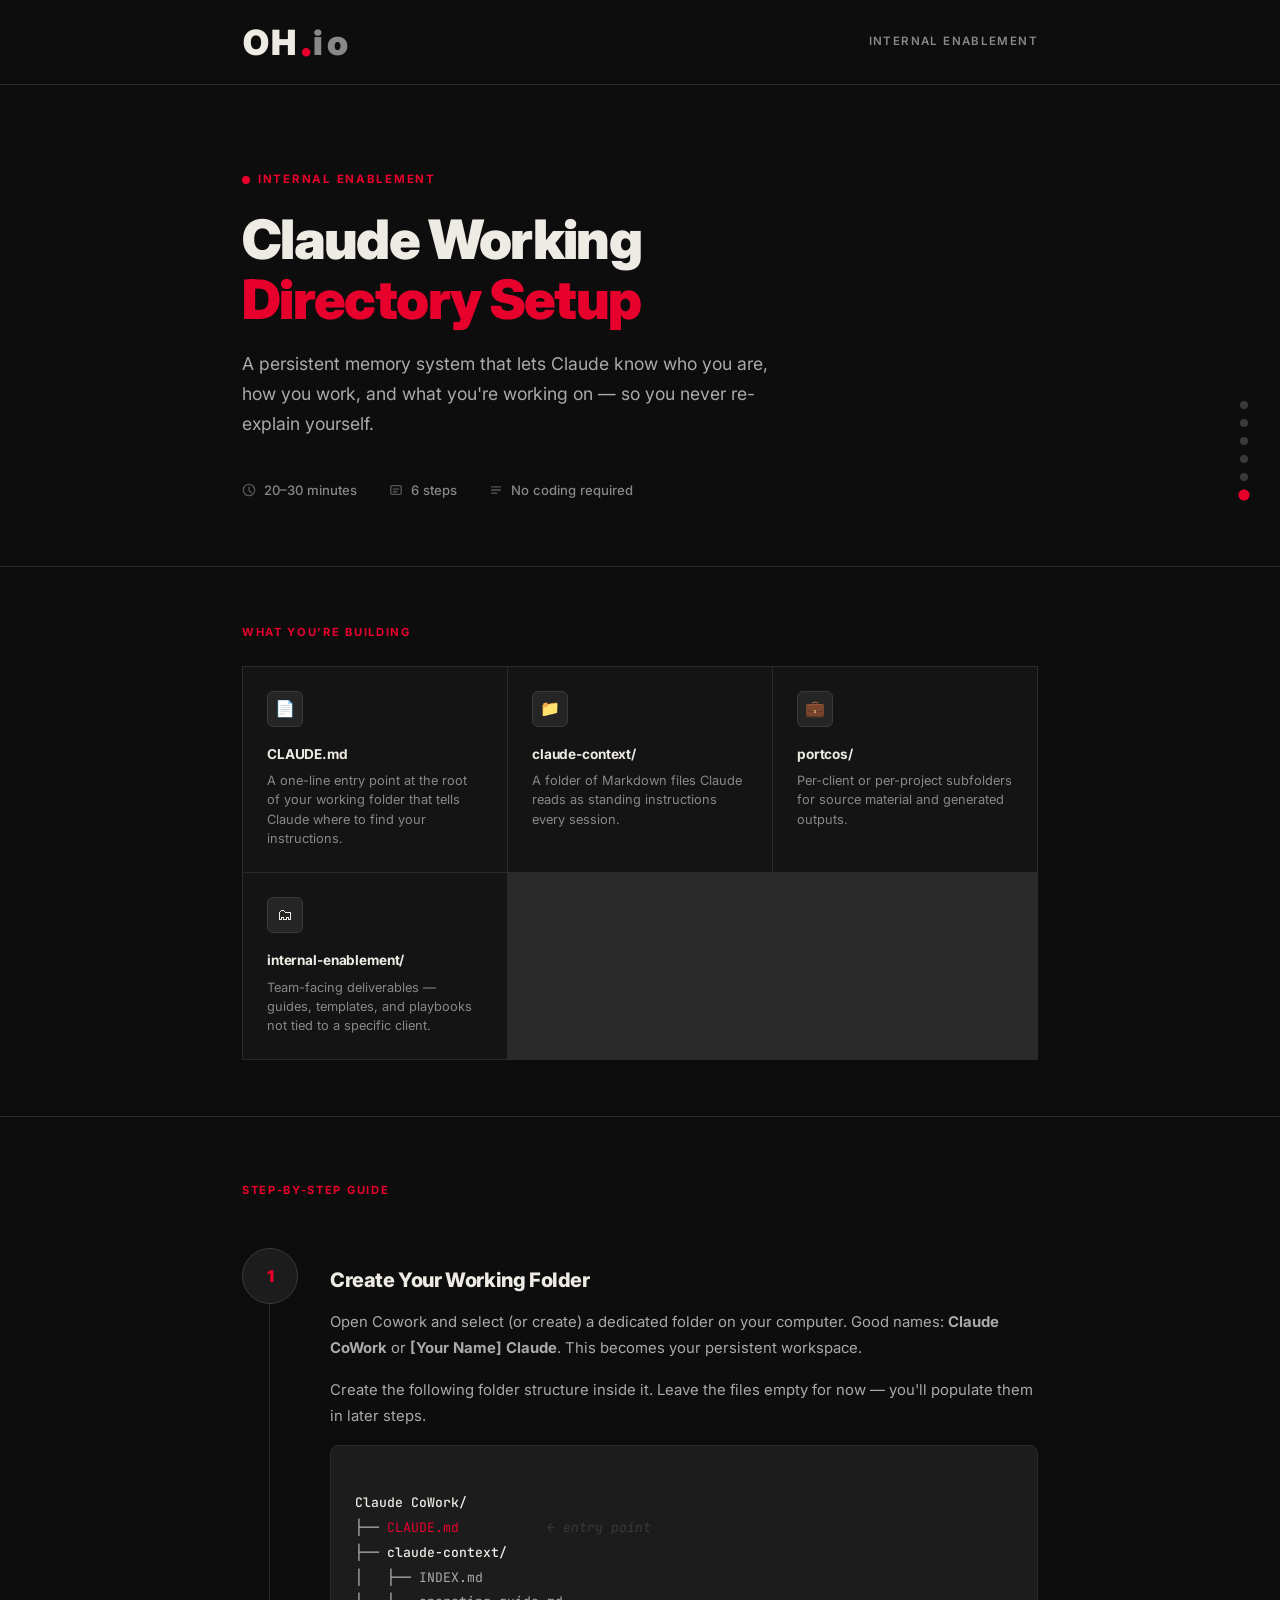
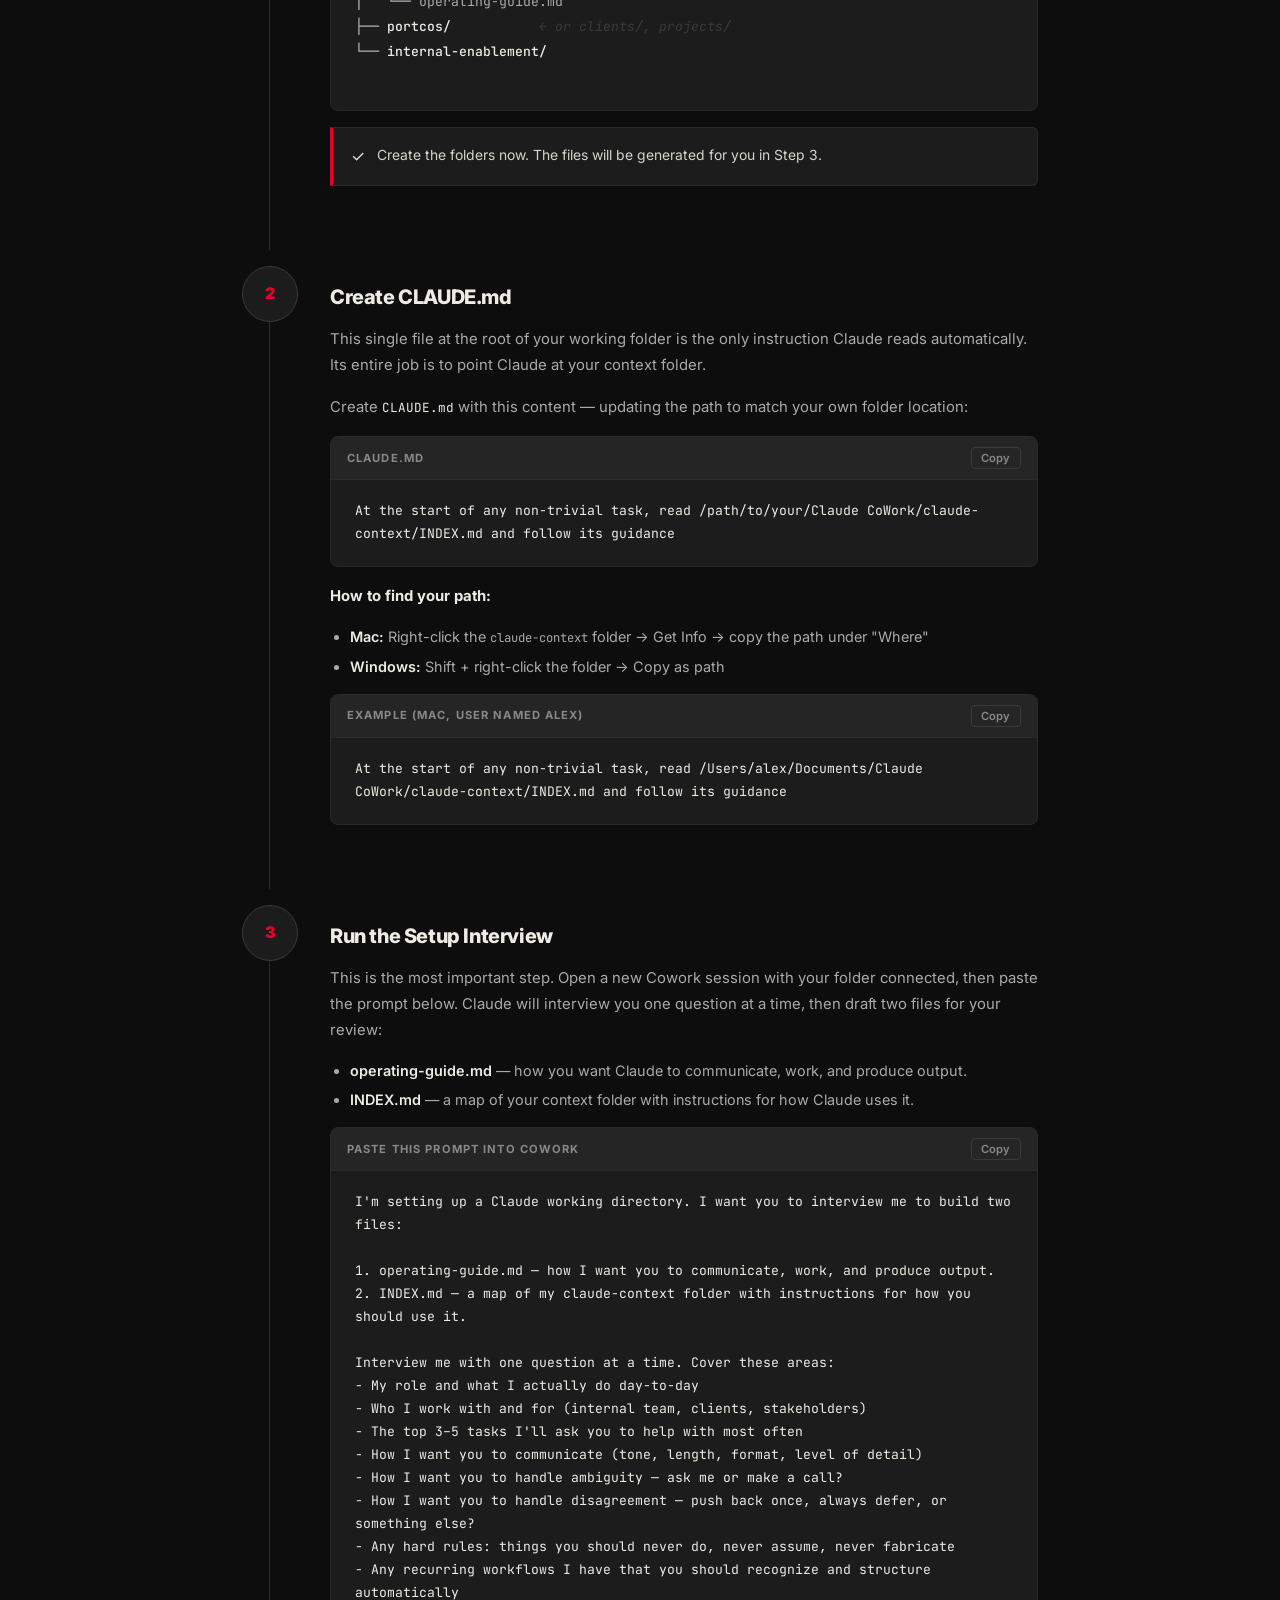
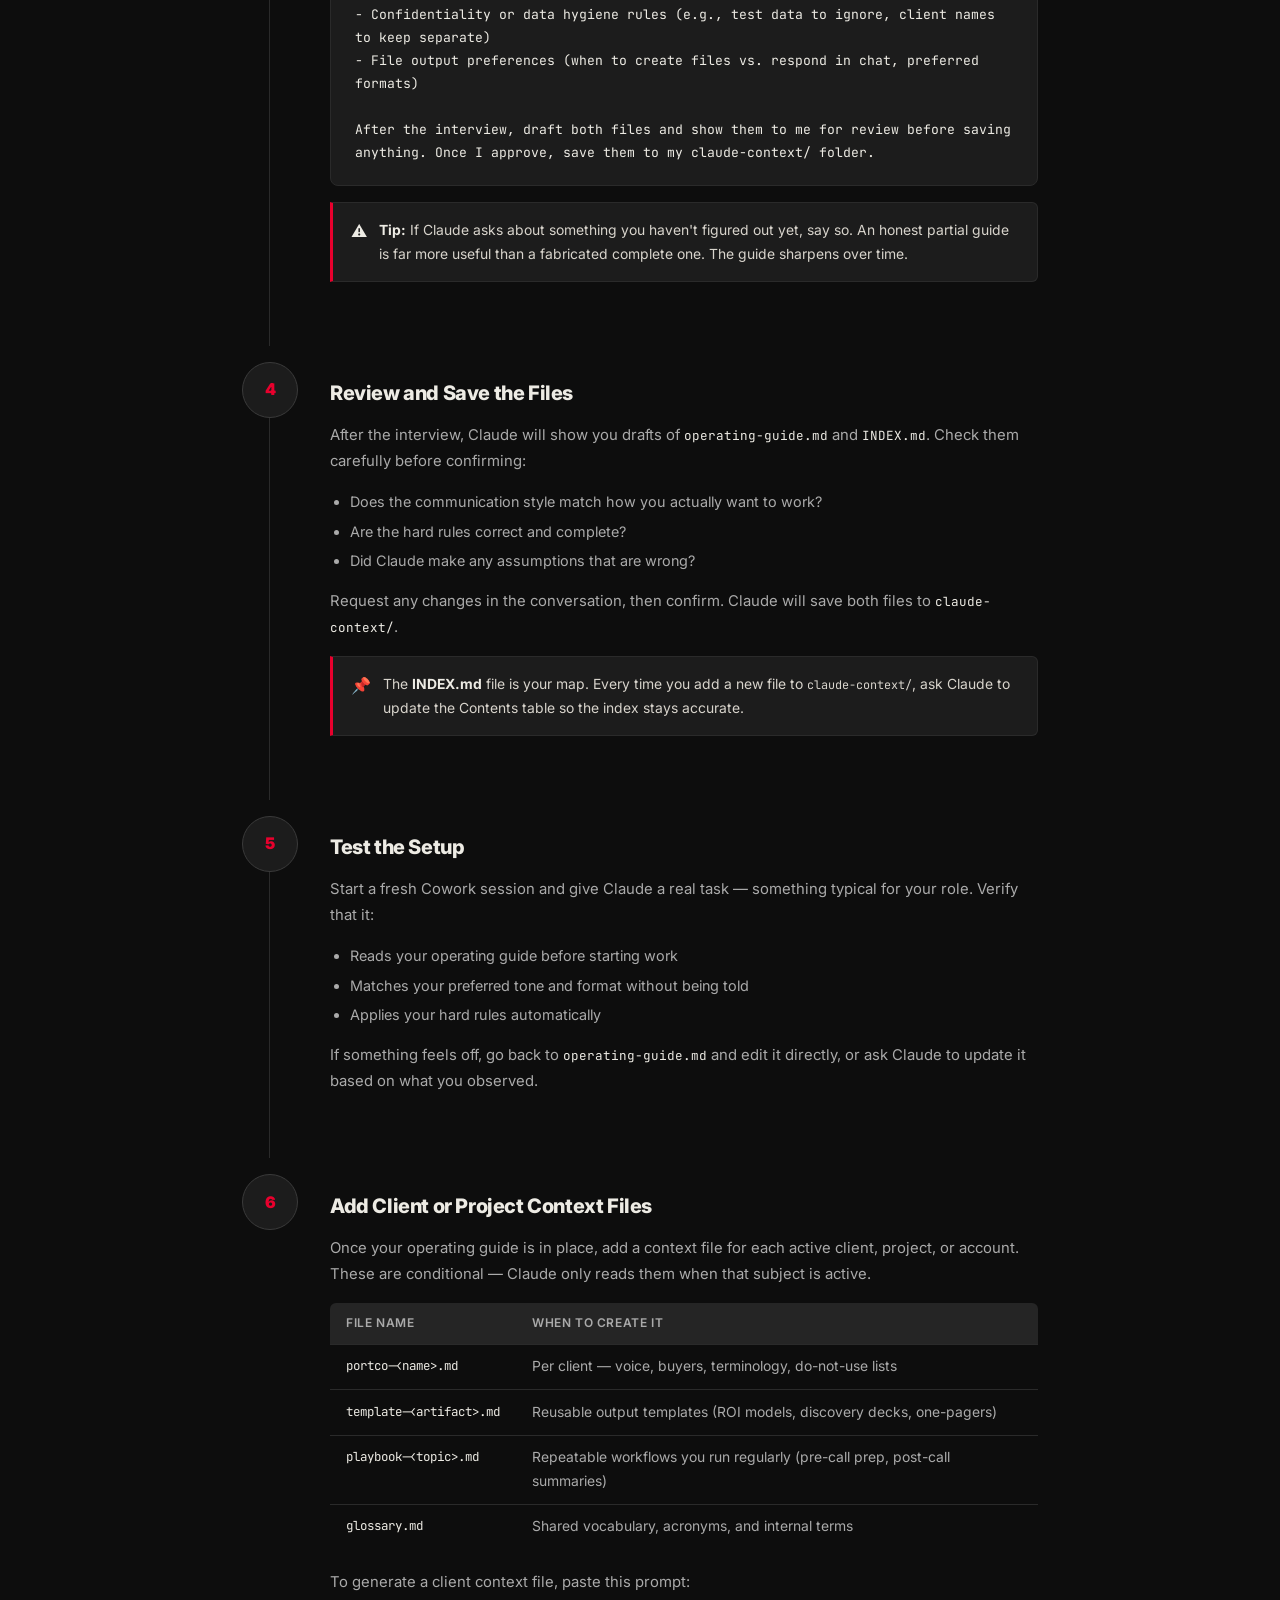
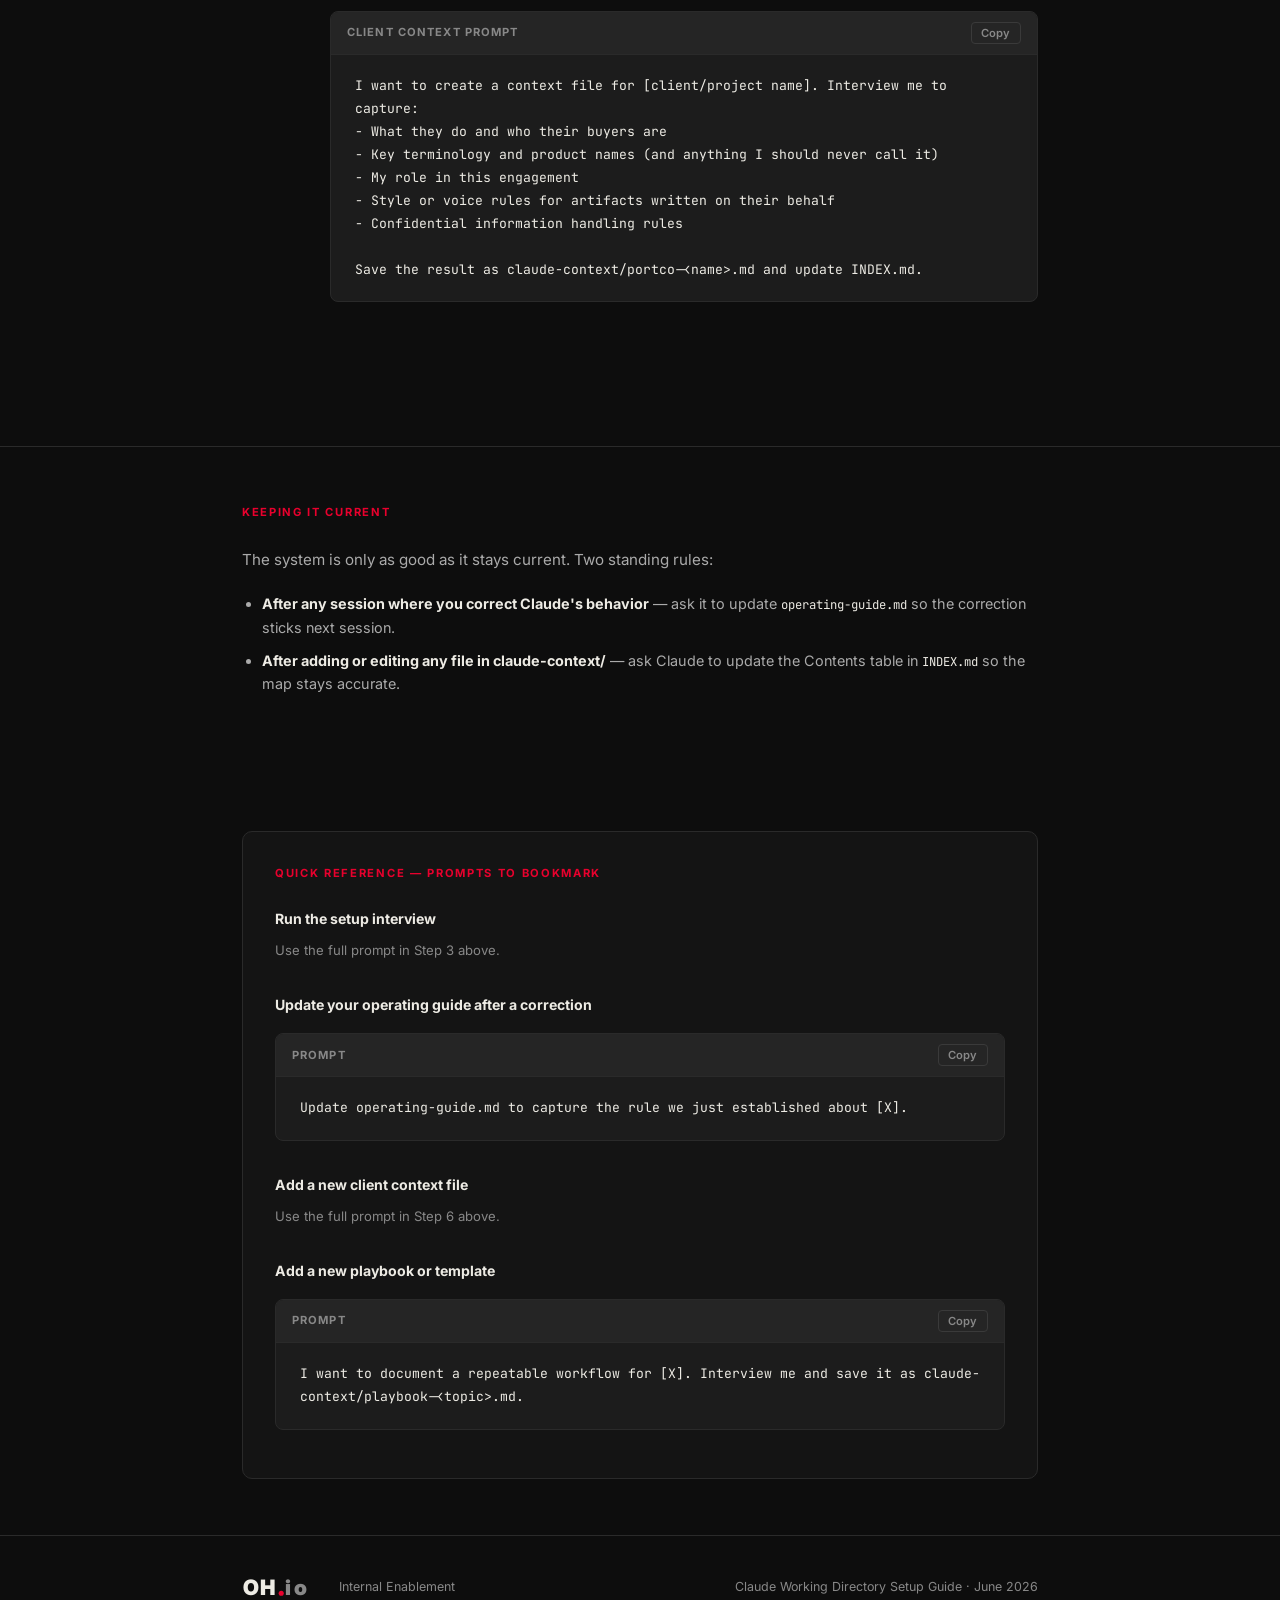
==== index.html @ a6dffe2b "Rename claude-setup-guide.html to index.html" ====
<!DOCTYPE html>
<html lang="en">
<head>
  <meta charset="UTF-8" />
  <meta name="viewport" content="width=device-width, initial-scale=1.0" />
  <title>Claude Working Directory — Setup Guide | OH.io</title>
  <link rel="preconnect" href="https://fonts.googleapis.com" />
  <link href="https://fonts.googleapis.com/css2?family=Inter:wght@300;400;500;600;700;900&family=JetBrains+Mono:wght@400;500&display=swap" rel="stylesheet" />
  <style>
    /* ── Tokens ─────────────────────────────────────────────────── */
    :root {
      --black:      #0D0D0D;
      --black-2:    #141414;
      --black-3:    #1C1C1C;
      --black-4:    #252525;
      --off-white:  #EDEBE4;
      --cream:      #D8D4CC;
      --red:        #E8002D;
      --red-dim:    #B8001F;
      --gray:       #888888;
      --gray-light: #AAAAAA;
      --gray-dim:   #3A3A3A;
      --border:     #2A2A2A;
    }

    /* ── Reset ──────────────────────────────────────────────────── */
    *, *::before, *::after { box-sizing: border-box; margin: 0; padding: 0; }
    html { scroll-behavior: smooth; }
    body {
      font-family: 'Inter', system-ui, sans-serif;
      background: var(--black);
      color: var(--off-white);
      line-height: 1.7;
      font-size: 16px;
    }

    /* ── Layout ─────────────────────────────────────────────────── */
    .container { max-width: 860px; margin: 0 auto; padding: 0 2rem; }

    /* ── Header ─────────────────────────────────────────────────── */
    header {
      background: var(--black);
      border-bottom: 1px solid var(--border);
      padding: 1.5rem 0;
      position: sticky;
      top: 0;
      z-index: 100;
      backdrop-filter: blur(8px);
    }
    header .container {
      display: flex;
      align-items: center;
      justify-content: space-between;
    }
    .logo-svg { height: 36px; width: auto; }
    .header-tag {
      font-size: 0.72rem;
      font-weight: 600;
      letter-spacing: 0.12em;
      text-transform: uppercase;
      color: var(--gray);
    }

    /* ── Hero ───────────────────────────────────────────────────── */
    .hero {
      padding: 5rem 0 4rem;
      border-bottom: 1px solid var(--border);
    }
    .hero-eyebrow {
      display: inline-flex;
      align-items: center;
      gap: 0.5rem;
      font-size: 0.72rem;
      font-weight: 700;
      letter-spacing: 0.15em;
      text-transform: uppercase;
      color: var(--red);
      margin-bottom: 1.25rem;
    }
    .hero-eyebrow::before {
      content: '';
      display: block;
      width: 8px;
      height: 8px;
      border-radius: 50%;
      background: var(--red);
    }
    .hero h1 {
      font-size: clamp(2.2rem, 5vw, 3.4rem);
      font-weight: 900;
      line-height: 1.1;
      color: var(--off-white);
      letter-spacing: -0.03em;
      margin-bottom: 1.25rem;
    }
    .hero h1 span { color: var(--red); }
    .hero-sub {
      font-size: 1.1rem;
      color: var(--gray-light);
      font-weight: 400;
      max-width: 560px;
      margin-bottom: 2.5rem;
    }
    .hero-meta {
      display: flex;
      gap: 2rem;
      flex-wrap: wrap;
    }
    .meta-item {
      display: flex;
      align-items: center;
      gap: 0.5rem;
      font-size: 0.82rem;
      color: var(--gray);
      font-weight: 500;
    }
    .meta-item svg { opacity: 0.6; }

    /* ── Overview cards ─────────────────────────────────────────── */
    .overview {
      padding: 3.5rem 0;
      border-bottom: 1px solid var(--border);
    }
    .section-label {
      font-size: 0.7rem;
      font-weight: 700;
      letter-spacing: 0.15em;
      text-transform: uppercase;
      color: var(--red);
      margin-bottom: 1.5rem;
    }
    .cards {
      display: grid;
      grid-template-columns: repeat(auto-fit, minmax(220px, 1fr));
      gap: 1px;
      background: var(--border);
      border: 1px solid var(--border);
    }
    .card {
      background: var(--black-2);
      padding: 1.5rem;
    }
    .card-icon {
      width: 36px;
      height: 36px;
      background: var(--black-4);
      border: 1px solid var(--gray-dim);
      border-radius: 6px;
      display: flex;
      align-items: center;
      justify-content: center;
      margin-bottom: 1rem;
      font-size: 1rem;
    }
    .card h3 {
      font-size: 0.85rem;
      font-weight: 700;
      color: var(--off-white);
      margin-bottom: 0.35rem;
      letter-spacing: -0.01em;
    }
    .card p {
      font-size: 0.8rem;
      color: var(--gray);
      line-height: 1.5;
    }

    /* ── Steps ──────────────────────────────────────────────────── */
    .steps-section { padding: 4rem 0; }
    .steps-section > .container > h2 {
      font-size: 0.7rem;
      font-weight: 700;
      letter-spacing: 0.15em;
      text-transform: uppercase;
      color: var(--red);
      margin-bottom: 3rem;
    }

    .step {
      display: grid;
      grid-template-columns: 56px 1fr;
      gap: 0 2rem;
      margin-bottom: 4rem;
      position: relative;
    }
    .step:not(:last-child)::before {
      content: '';
      position: absolute;
      left: 27px;
      top: 56px;
      bottom: -3rem;
      width: 1px;
      background: var(--border);
    }

    .step-number {
      width: 56px;
      height: 56px;
      border-radius: 50%;
      background: var(--black-3);
      border: 1px solid var(--gray-dim);
      display: flex;
      align-items: center;
      justify-content: center;
      font-size: 1rem;
      font-weight: 900;
      color: var(--red);
      flex-shrink: 0;
      letter-spacing: -0.02em;
    }

    .step-body { padding-top: 0.9rem; }
    .step-body h3 {
      font-size: 1.25rem;
      font-weight: 800;
      color: var(--off-white);
      letter-spacing: -0.02em;
      margin-bottom: 0.75rem;
    }
    .step-body p {
      font-size: 0.93rem;
      color: var(--gray-light);
      margin-bottom: 1rem;
      line-height: 1.75;
    }
    .step-body ul, .step-body ol {
      padding-left: 1.25rem;
      margin-bottom: 1rem;
    }
    .step-body li {
      font-size: 0.9rem;
      color: var(--gray-light);
      margin-bottom: 0.4rem;
      line-height: 1.6;
    }
    .step-body li strong { color: var(--off-white); font-weight: 600; }

    /* ── File tree ──────────────────────────────────────────────── */
    .file-tree {
      background: var(--black-3);
      border: 1px solid var(--border);
      border-radius: 8px;
      padding: 1.25rem 1.5rem;
      font-family: 'JetBrains Mono', monospace;
      font-size: 0.82rem;
      line-height: 1.9;
      margin: 1rem 0;
      color: var(--gray-light);
      white-space: pre;
      overflow-x: auto;
    }
    .file-tree .folder { color: var(--off-white); font-weight: 500; }
    .file-tree .file-special { color: var(--red); }
    .file-tree .comment { color: var(--gray-dim); font-style: italic; margin-left: 0.5rem; }

    /* ── Code / Prompt blocks ───────────────────────────────────── */
    .code-block {
      background: var(--black-3);
      border: 1px solid var(--border);
      border-radius: 8px;
      margin: 1rem 0;
      overflow: hidden;
    }
    .code-block-header {
      display: flex;
      align-items: center;
      justify-content: space-between;
      padding: 0.6rem 1rem;
      background: var(--black-4);
      border-bottom: 1px solid var(--border);
    }
    .code-block-label {
      font-size: 0.7rem;
      font-weight: 700;
      letter-spacing: 0.1em;
      text-transform: uppercase;
      color: var(--gray);
    }
    .copy-btn {
      font-size: 0.7rem;
      font-weight: 600;
      color: var(--gray);
      background: none;
      border: 1px solid var(--gray-dim);
      border-radius: 4px;
      padding: 0.2rem 0.6rem;
      cursor: pointer;
      transition: color 0.15s, border-color 0.15s;
      font-family: inherit;
    }
    .copy-btn:hover { color: var(--off-white); border-color: var(--gray); }
    .copy-btn.copied { color: var(--red); border-color: var(--red-dim); }
    .code-block pre {
      padding: 1.25rem 1.5rem;
      font-family: 'JetBrains Mono', monospace;
      font-size: 0.82rem;
      line-height: 1.75;
      color: var(--off-white);
      white-space: pre-wrap;
      word-break: break-word;
      margin: 0;
    }

    /* ── Callout ────────────────────────────────────────────────── */
    .callout {
      display: flex;
      gap: 0.75rem;
      background: var(--black-3);
      border: 1px solid var(--border);
      border-left: 3px solid var(--red);
      border-radius: 0 6px 6px 0;
      padding: 0.9rem 1.1rem;
      margin: 1rem 0;
    }
    .callout-icon { font-size: 1rem; flex-shrink: 0; margin-top: 0.05rem; }
    .callout p {
      font-size: 0.87rem !important;
      color: var(--cream) !important;
      margin: 0 !important;
    }
    .callout strong { color: var(--off-white) !important; }

    /* ── Table ──────────────────────────────────────────────────── */
    .guide-table {
      width: 100%;
      border-collapse: collapse;
      margin: 1rem 0;
      font-size: 0.87rem;
    }
    .guide-table th {
      text-align: left;
      padding: 0.65rem 1rem;
      background: var(--black-4);
      color: var(--gray-light);
      font-weight: 600;
      font-size: 0.75rem;
      letter-spacing: 0.05em;
      text-transform: uppercase;
      border-bottom: 1px solid var(--border);
    }
    .guide-table th:first-child { border-radius: 6px 0 0 0; }
    .guide-table th:last-child  { border-radius: 0 6px 0 0; }
    .guide-table td {
      padding: 0.65rem 1rem;
      border-bottom: 1px solid var(--border);
      color: var(--gray-light);
      vertical-align: top;
    }
    .guide-table td:first-child {
      font-family: 'JetBrains Mono', monospace;
      font-size: 0.78rem;
      color: var(--off-white);
      white-space: nowrap;
    }
    .guide-table tr:last-child td { border-bottom: none; }
    .guide-table tr:hover td { background: var(--black-2); }

    /* ── Maintenance section ─────────────────────────────────────── */
    .maintenance {
      padding: 3.5rem 0;
      border-top: 1px solid var(--border);
    }

    /* ── Quick reference ────────────────────────────────────────── */
    .quick-ref {
      background: var(--black-2);
      border: 1px solid var(--border);
      border-radius: 10px;
      padding: 2rem;
      margin: 3.5rem 0;
    }
    .quick-ref h2 {
      font-size: 0.7rem;
      font-weight: 700;
      letter-spacing: 0.15em;
      text-transform: uppercase;
      color: var(--red);
      margin-bottom: 1.5rem;
    }
    .qr-item { margin-bottom: 2rem; }
    .qr-item:last-child { margin-bottom: 0; }
    .qr-item h3 {
      font-size: 0.88rem;
      font-weight: 700;
      color: var(--off-white);
      margin-bottom: 0.5rem;
    }

    /* ── Footer ─────────────────────────────────────────────────── */
    footer {
      border-top: 1px solid var(--border);
      padding: 2.5rem 0;
    }
    footer .container {
      display: flex;
      align-items: center;
      justify-content: space-between;
      flex-wrap: wrap;
      gap: 1rem;
    }
    .footer-left { display: flex; align-items: center; gap: 1rem; }
    footer p { font-size: 0.78rem; color: var(--gray); }

    /* ── Progress nav ───────────────────────────────────────────── */
    .progress-nav {
      position: fixed;
      right: 2rem;
      top: 50%;
      transform: translateY(-50%);
      display: flex;
      flex-direction: column;
      gap: 10px;
      z-index: 99;
    }
    .progress-dot {
      width: 8px;
      height: 8px;
      border-radius: 50%;
      background: var(--gray-dim);
      cursor: pointer;
      transition: background 0.2s, transform 0.2s;
      text-decoration: none;
    }
    .progress-dot:hover,
    .progress-dot.active { background: var(--red); transform: scale(1.4); }

    @media (max-width: 720px) {
      .progress-nav { display: none; }
      .step { grid-template-columns: 44px 1fr; gap: 0 1.25rem; }
      .step-number { width: 44px; height: 44px; font-size: 0.9rem; }
      .hero h1 { font-size: 2rem; }
    }
  </style>
</head>
<body>

  <!-- ── Header ─────────────────────────────────────────────────── -->
  <header>
    <div class="container">
      <!-- OH.io logo recreated as SVG -->
      <svg class="logo-svg" viewBox="0 0 220 60" fill="none" xmlns="http://www.w3.org/2000/svg" aria-label="OH.io">
        <!-- O -->
        <text x="2" y="52" font-family="'Inter', Helvetica, Arial, sans-serif" font-weight="900" font-size="58" fill="#EDEBE4">O</text>
        <!-- H -->
        <text x="48" y="52" font-family="'Inter', Helvetica, Arial, sans-serif" font-weight="900" font-size="58" fill="#EDEBE4">H</text>
        <!-- dot -->
        <circle cx="107" cy="47" r="7" fill="#E8002D"/>
        <!-- i -->
        <text x="118" y="52" font-family="'Inter', Helvetica, Arial, sans-serif" font-weight="900" font-size="58" fill="#888888">i</text>
        <!-- o -->
        <text x="141" y="52" font-family="'Inter', Helvetica, Arial, sans-serif" font-weight="900" font-size="58" fill="#888888">o</text>
      </svg>
      <span class="header-tag">Internal Enablement</span>
    </div>
  </header>

  <!-- ── Progress nav dots ──────────────────────────────────────── -->
  <nav class="progress-nav" aria-label="Step navigation">
    <a class="progress-dot" href="#step-1" title="Step 1"></a>
    <a class="progress-dot" href="#step-2" title="Step 2"></a>
    <a class="progress-dot" href="#step-3" title="Step 3"></a>
    <a class="progress-dot" href="#step-4" title="Step 4"></a>
    <a class="progress-dot" href="#step-5" title="Step 5"></a>
    <a class="progress-dot" href="#step-6" title="Step 6"></a>
  </nav>

  <!-- ── Hero ──────────────────────────────────────────────────── -->
  <section class="hero">
    <div class="container">
      <div class="hero-eyebrow">Internal Enablement</div>
      <h1>Claude Working<br /><span>Directory Setup</span></h1>
      <p class="hero-sub">A persistent memory system that lets Claude know who you are, how you work, and what you're working on — so you never re-explain yourself.</p>
      <div class="hero-meta">
        <div class="meta-item">
          <svg width="14" height="14" viewBox="0 0 16 16" fill="none"><circle cx="8" cy="8" r="6.5" stroke="#888" stroke-width="1.5"/><path d="M8 4.5V8.5L10.5 11" stroke="#888" stroke-width="1.5" stroke-linecap="round"/></svg>
          20–30 minutes
        </div>
        <div class="meta-item">
          <svg width="14" height="14" viewBox="0 0 16 16" fill="none"><rect x="2" y="3" width="12" height="10" rx="1.5" stroke="#888" stroke-width="1.5"/><path d="M5 7h6M5 10h4" stroke="#888" stroke-width="1.5" stroke-linecap="round"/></svg>
          6 steps
        </div>
        <div class="meta-item">
          <svg width="14" height="14" viewBox="0 0 16 16" fill="none"><path d="M3 4.5h10M3 8h10M3 11.5h6" stroke="#888" stroke-width="1.5" stroke-linecap="round"/></svg>
          No coding required
        </div>
      </div>
    </div>
  </section>

  <!-- ── Overview cards ────────────────────────────────────────── -->
  <section class="overview">
    <div class="container">
      <p class="section-label">What you're building</p>
      <div class="cards">
        <div class="card">
          <div class="card-icon">📄</div>
          <h3>CLAUDE.md</h3>
          <p>A one-line entry point at the root of your working folder that tells Claude where to find your instructions.</p>
        </div>
        <div class="card">
          <div class="card-icon">📁</div>
          <h3>claude-context/</h3>
          <p>A folder of Markdown files Claude reads as standing instructions every session.</p>
        </div>
        <div class="card">
          <div class="card-icon">💼</div>
          <h3>portcos/</h3>
          <p>Per-client or per-project subfolders for source material and generated outputs.</p>
        </div>
        <div class="card">
          <div class="card-icon">🗂</div>
          <h3>internal-enablement/</h3>
          <p>Team-facing deliverables — guides, templates, and playbooks not tied to a specific client.</p>
        </div>
      </div>
    </div>
  </section>

  <!-- ── Steps ──────────────────────────────────────────────────── -->
  <section class="steps-section">
    <div class="container">
      <h2>Step-by-step guide</h2>

      <!-- Step 1 -->
      <div class="step" id="step-1">
        <div class="step-number">1</div>
        <div class="step-body">
          <h3>Create Your Working Folder</h3>
          <p>Open Cowork and select (or create) a dedicated folder on your computer. Good names: <strong>Claude CoWork</strong> or <strong>[Your Name] Claude</strong>. This becomes your persistent workspace.</p>
          <p>Create the following folder structure inside it. Leave the files empty for now — you'll populate them in later steps.</p>
          <div class="file-tree">
<span class="folder">Claude CoWork/</span>
├── <span class="file-special">CLAUDE.md</span>          <span class="comment">← entry point</span>
├── <span class="folder">claude-context/</span>
│   ├── INDEX.md
│   └── operating-guide.md
├── <span class="folder">portcos/</span>          <span class="comment">← or clients/, projects/</span>
└── <span class="folder">internal-enablement/</span>
          </div>
          <div class="callout">
            <span class="callout-icon">✓</span>
            <p>Create the folders now. The files will be generated for you in Step 3.</p>
          </div>
        </div>
      </div>

      <!-- Step 2 -->
      <div class="step" id="step-2">
        <div class="step-number">2</div>
        <div class="step-body">
          <h3>Create CLAUDE.md</h3>
          <p>This single file at the root of your working folder is the only instruction Claude reads automatically. Its entire job is to point Claude at your context folder.</p>
          <p>Create <code style="font-family:'JetBrains Mono',monospace;font-size:0.85em;color:var(--off-white);">CLAUDE.md</code> with this content — updating the path to match your own folder location:</p>
          <div class="code-block">
            <div class="code-block-header">
              <span class="code-block-label">CLAUDE.md</span>
              <button class="copy-btn" onclick="copyCode(this)">Copy</button>
            </div>
            <pre>At the start of any non-trivial task, read /path/to/your/Claude CoWork/claude-context/INDEX.md and follow its guidance</pre>
          </div>
          <p><strong style="color:var(--off-white);">How to find your path:</strong></p>
          <ul>
            <li><strong>Mac:</strong> Right-click the <code style="font-family:'JetBrains Mono',monospace;font-size:0.85em;">claude-context</code> folder → Get Info → copy the path under "Where"</li>
            <li><strong>Windows:</strong> Shift + right-click the folder → Copy as path</li>
          </ul>
          <div class="code-block" style="margin-top:0.75rem;">
            <div class="code-block-header">
              <span class="code-block-label">Example (Mac, user named Alex)</span>
              <button class="copy-btn" onclick="copyCode(this)">Copy</button>
            </div>
            <pre>At the start of any non-trivial task, read /Users/alex/Documents/Claude CoWork/claude-context/INDEX.md and follow its guidance</pre>
          </div>
        </div>
      </div>

      <!-- Step 3 -->
      <div class="step" id="step-3">
        <div class="step-number">3</div>
        <div class="step-body">
          <h3>Run the Setup Interview</h3>
          <p>This is the most important step. Open a new Cowork session with your folder connected, then paste the prompt below. Claude will interview you one question at a time, then draft two files for your review:</p>
          <ul>
            <li><strong>operating-guide.md</strong> — how you want Claude to communicate, work, and produce output.</li>
            <li><strong>INDEX.md</strong> — a map of your context folder with instructions for how Claude uses it.</li>
          </ul>
          <div class="code-block">
            <div class="code-block-header">
              <span class="code-block-label">Paste this prompt into Cowork</span>
              <button class="copy-btn" onclick="copyCode(this)">Copy</button>
            </div>
            <pre>I'm setting up a Claude working directory. I want you to interview me to build two files:

1. operating-guide.md — how I want you to communicate, work, and produce output.
2. INDEX.md — a map of my claude-context folder with instructions for how you should use it.

Interview me with one question at a time. Cover these areas:
- My role and what I actually do day-to-day
- Who I work with and for (internal team, clients, stakeholders)
- The top 3–5 tasks I'll ask you to help with most often
- How I want you to communicate (tone, length, format, level of detail)
- How I want you to handle ambiguity — ask me or make a call?
- How I want you to handle disagreement — push back once, always defer, or something else?
- Any hard rules: things you should never do, never assume, never fabricate
- Any recurring workflows I have that you should recognize and structure automatically
- Confidentiality or data hygiene rules (e.g., test data to ignore, client names to keep separate)
- File output preferences (when to create files vs. respond in chat, preferred formats)

After the interview, draft both files and show them to me for review before saving anything. Once I approve, save them to my claude-context/ folder.</pre>
          </div>
          <div class="callout">
            <span class="callout-icon">⚠</span>
            <p><strong>Tip:</strong> If Claude asks about something you haven't figured out yet, say so. An honest partial guide is far more useful than a fabricated complete one. The guide sharpens over time.</p>
          </div>
        </div>
      </div>

      <!-- Step 4 -->
      <div class="step" id="step-4">
        <div class="step-number">4</div>
        <div class="step-body">
          <h3>Review and Save the Files</h3>
          <p>After the interview, Claude will show you drafts of <code style="font-family:'JetBrains Mono',monospace;font-size:0.85em;color:var(--off-white);">operating-guide.md</code> and <code style="font-family:'JetBrains Mono',monospace;font-size:0.85em;color:var(--off-white);">INDEX.md</code>. Check them carefully before confirming:</p>
          <ul>
            <li>Does the communication style match how you actually want to work?</li>
            <li>Are the hard rules correct and complete?</li>
            <li>Did Claude make any assumptions that are wrong?</li>
          </ul>
          <p>Request any changes in the conversation, then confirm. Claude will save both files to <code style="font-family:'JetBrains Mono',monospace;font-size:0.85em;color:var(--off-white);">claude-context/</code>.</p>
          <div class="callout">
            <span class="callout-icon">📌</span>
            <p>The <strong>INDEX.md</strong> file is your map. Every time you add a new file to <code style="font-family:'JetBrains Mono',monospace;font-size:0.85em;">claude-context/</code>, ask Claude to update the Contents table so the index stays accurate.</p>
          </div>
        </div>
      </div>

      <!-- Step 5 -->
      <div class="step" id="step-5">
        <div class="step-number">5</div>
        <div class="step-body">
          <h3>Test the Setup</h3>
          <p>Start a fresh Cowork session and give Claude a real task — something typical for your role. Verify that it:</p>
          <ul>
            <li>Reads your operating guide before starting work</li>
            <li>Matches your preferred tone and format without being told</li>
            <li>Applies your hard rules automatically</li>
          </ul>
          <p>If something feels off, go back to <code style="font-family:'JetBrains Mono',monospace;font-size:0.85em;color:var(--off-white);">operating-guide.md</code> and edit it directly, or ask Claude to update it based on what you observed.</p>
        </div>
      </div>

      <!-- Step 6 -->
      <div class="step" id="step-6">
        <div class="step-number">6</div>
        <div class="step-body">
          <h3>Add Client or Project Context Files</h3>
          <p>Once your operating guide is in place, add a context file for each active client, project, or account. These are conditional — Claude only reads them when that subject is active.</p>

          <table class="guide-table">
            <thead>
              <tr>
                <th>File name</th>
                <th>When to create it</th>
              </tr>
            </thead>
            <tbody>
              <tr>
                <td>portco-&lt;name&gt;.md</td>
                <td>Per client — voice, buyers, terminology, do-not-use lists</td>
              </tr>
              <tr>
                <td>template-&lt;artifact&gt;.md</td>
                <td>Reusable output templates (ROI models, discovery decks, one-pagers)</td>
              </tr>
              <tr>
                <td>playbook-&lt;topic&gt;.md</td>
                <td>Repeatable workflows you run regularly (pre-call prep, post-call summaries)</td>
              </tr>
              <tr>
                <td>glossary.md</td>
                <td>Shared vocabulary, acronyms, and internal terms</td>
              </tr>
            </tbody>
          </table>

          <p style="margin-top:1.25rem;">To generate a client context file, paste this prompt:</p>
          <div class="code-block">
            <div class="code-block-header">
              <span class="code-block-label">Client context prompt</span>
              <button class="copy-btn" onclick="copyCode(this)">Copy</button>
            </div>
            <pre>I want to create a context file for [client/project name]. Interview me to capture:
- What they do and who their buyers are
- Key terminology and product names (and anything I should never call it)
- My role in this engagement
- Style or voice rules for artifacts written on their behalf
- Confidential information handling rules

Save the result as claude-context/portco-&lt;name&gt;.md and update INDEX.md.</pre>
          </div>
        </div>
      </div>

    </div>
  </section>

  <!-- ── Maintenance ────────────────────────────────────────────── -->
  <section class="maintenance">
    <div class="container">
      <p class="section-label">Keeping it current</p>
      <p style="color:var(--gray-light);font-size:0.95rem;max-width:620px;margin-bottom:1.25rem;">The system is only as good as it stays current. Two standing rules:</p>
      <ul style="padding-left:1.25rem;margin-bottom:1.5rem;">
        <li style="color:var(--gray-light);font-size:0.9rem;margin-bottom:0.6rem;line-height:1.6;"><strong style="color:var(--off-white);">After any session where you correct Claude's behavior</strong> — ask it to update <code style="font-family:'JetBrains Mono',monospace;font-size:0.85em;color:var(--off-white);">operating-guide.md</code> so the correction sticks next session.</li>
        <li style="color:var(--gray-light);font-size:0.9rem;margin-bottom:0.6rem;line-height:1.6;"><strong style="color:var(--off-white);">After adding or editing any file in claude-context/</strong> — ask Claude to update the Contents table in <code style="font-family:'JetBrains Mono',monospace;font-size:0.85em;color:var(--off-white);">INDEX.md</code> so the map stays accurate.</li>
      </ul>
    </div>
  </section>

  <!-- ── Quick reference ────────────────────────────────────────── -->
  <div class="container">
    <div class="quick-ref">
      <h2>Quick Reference — Prompts to Bookmark</h2>

      <div class="qr-item">
        <h3>Run the setup interview</h3>
        <p style="font-size:0.82rem;color:var(--gray);margin-bottom:0.5rem;">Use the full prompt in Step 3 above.</p>
      </div>

      <div class="qr-item">
        <h3>Update your operating guide after a correction</h3>
        <div class="code-block">
          <div class="code-block-header">
            <span class="code-block-label">Prompt</span>
            <button class="copy-btn" onclick="copyCode(this)">Copy</button>
          </div>
          <pre>Update operating-guide.md to capture the rule we just established about [X].</pre>
        </div>
      </div>

      <div class="qr-item">
        <h3>Add a new client context file</h3>
        <p style="font-size:0.82rem;color:var(--gray);margin-bottom:0.5rem;">Use the full prompt in Step 6 above.</p>
      </div>

      <div class="qr-item">
        <h3>Add a new playbook or template</h3>
        <div class="code-block">
          <div class="code-block-header">
            <span class="code-block-label">Prompt</span>
            <button class="copy-btn" onclick="copyCode(this)">Copy</button>
          </div>
          <pre>I want to document a repeatable workflow for [X]. Interview me and save it as claude-context/playbook-&lt;topic&gt;.md.</pre>
        </div>
      </div>
    </div>
  </div>

  <!-- ── Footer ─────────────────────────────────────────────────── -->
  <footer>
    <div class="container">
      <div class="footer-left">
        <svg height="22" viewBox="0 0 220 60" fill="none" xmlns="http://www.w3.org/2000/svg" aria-label="OH.io">
          <text x="2" y="52" font-family="'Inter', Helvetica, Arial, sans-serif" font-weight="900" font-size="58" fill="#EDEBE4">O</text>
          <text x="48" y="52" font-family="'Inter', Helvetica, Arial, sans-serif" font-weight="900" font-size="58" fill="#EDEBE4">H</text>
          <circle cx="107" cy="47" r="7" fill="#E8002D"/>
          <text x="118" y="52" font-family="'Inter', Helvetica, Arial, sans-serif" font-weight="900" font-size="58" fill="#888888">i</text>
          <text x="141" y="52" font-family="'Inter', Helvetica, Arial, sans-serif" font-weight="900" font-size="58" fill="#888888">o</text>
        </svg>
        <p>Internal Enablement</p>
      </div>
      <p>Claude Working Directory Setup Guide · June 2026</p>
    </div>
  </footer>

  <script>
    // ── Copy button ─────────────────────────────────────────────
    function copyCode(btn) {
      const pre = btn.closest('.code-block').querySelector('pre');
      navigator.clipboard.writeText(pre.textContent.trim()).then(() => {
        btn.textContent = 'Copied!';
        btn.classList.add('copied');
        setTimeout(() => {
          btn.textContent = 'Copy';
          btn.classList.remove('copied');
        }, 2000);
      });
    }

    // ── Progress dot active state ───────────────────────────────
    const steps = ['step-1','step-2','step-3','step-4','step-5','step-6'];
    const dots = document.querySelectorAll('.progress-dot');

    const observer = new IntersectionObserver((entries) => {
      entries.forEach(entry => {
        if (entry.isIntersecting) {
          const idx = steps.indexOf(entry.target.id);
          dots.forEach((d, i) => d.classList.toggle('active', i === idx));
        }
      });
    }, { rootMargin: '-40% 0px -50% 0px' });

    steps.forEach(id => {
      const el = document.getElementById(id);
      if (el) observer.observe(el);
    });
  </script>

</body>
</html>
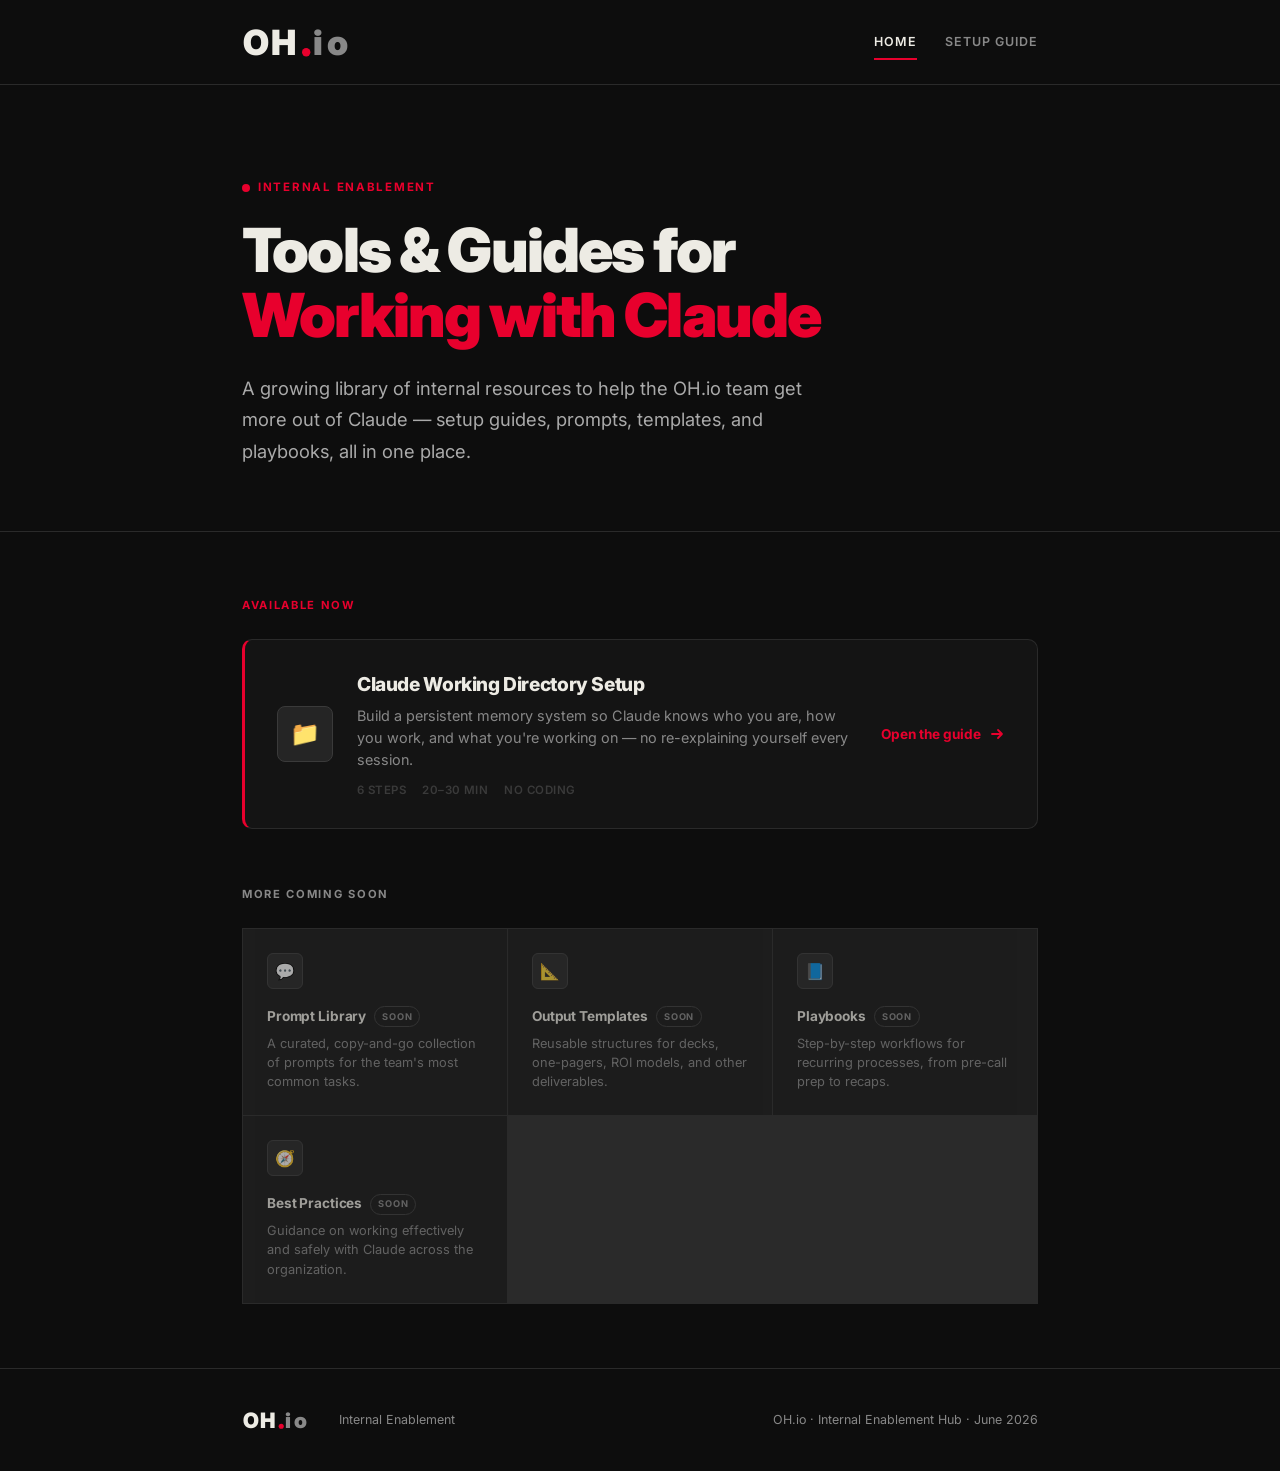
==== commit 5525ec58: "Add landing page with persistent nav; move guide to its own URL - Move the setup guide from index.ht" ====
--- a/index.html
+++ b/index.html
@@ -3,7 +3,7 @@
 <head>
   <meta charset="UTF-8" />
   <meta name="viewport" content="width=device-width, initial-scale=1.0" />
-  <title>Claude Working Directory — Setup Guide | OH.io</title>
+  <title>Internal Enablement | OH.io</title>
   <link rel="preconnect" href="https://fonts.googleapis.com" />
   <link href="https://fonts.googleapis.com/css2?family=Inter:wght@300;400;500;600;700;900&family=JetBrains+Mono:wght@400;500&display=swap" rel="stylesheet" />
   <style>
@@ -33,6 +33,7 @@
       line-height: 1.7;
       font-size: 16px;
     }
+    a { color: inherit; text-decoration: none; }
 
     /* ── Layout ─────────────────────────────────────────────────── */
     .container { max-width: 860px; margin: 0 auto; padding: 0 2rem; }
@@ -52,18 +53,37 @@
       align-items: center;
       justify-content: space-between;
     }
-    .logo-svg { height: 36px; width: auto; }
-    .header-tag {
-      font-size: 0.72rem;
+    .logo-link { display: inline-flex; align-items: center; text-decoration: none; }
+    .logo-svg { height: 36px; width: auto; display: block; }
+    .site-nav {
+      display: flex;
+      align-items: center;
+      gap: 1.75rem;
+    }
+    .site-nav a {
+      position: relative;
+      font-size: 0.78rem;
       font-weight: 600;
-      letter-spacing: 0.12em;
-      text-transform: uppercase;
-      color: var(--gray);
+      letter-spacing: 0.08em;
+      text-transform: uppercase;
+      color: var(--gray);
+      text-decoration: none;
+      padding: 0.25rem 0;
+      transition: color 0.15s;
+    }
+    .site-nav a:hover { color: var(--off-white); }
+    .site-nav a.active { color: var(--off-white); }
+    .site-nav a.active::after {
+      content: '';
+      position: absolute;
+      left: 0; right: 0; bottom: -3px;
+      height: 2px;
+      background: var(--red);
     }
 
     /* ── Hero ───────────────────────────────────────────────────── */
     .hero {
-      padding: 5rem 0 4rem;
+      padding: 5.5rem 0 4rem;
       border-bottom: 1px solid var(--border);
     }
     .hero-eyebrow {
@@ -86,41 +106,22 @@
       background: var(--red);
     }
     .hero h1 {
-      font-size: clamp(2.2rem, 5vw, 3.4rem);
+      font-size: clamp(2.4rem, 5.5vw, 3.8rem);
       font-weight: 900;
-      line-height: 1.1;
+      line-height: 1.08;
       color: var(--off-white);
       letter-spacing: -0.03em;
-      margin-bottom: 1.25rem;
+      margin-bottom: 1.5rem;
     }
     .hero h1 span { color: var(--red); }
     .hero-sub {
-      font-size: 1.1rem;
+      font-size: 1.15rem;
       color: var(--gray-light);
       font-weight: 400;
-      max-width: 560px;
-      margin-bottom: 2.5rem;
-    }
-    .hero-meta {
-      display: flex;
-      gap: 2rem;
-      flex-wrap: wrap;
-    }
-    .meta-item {
-      display: flex;
-      align-items: center;
-      gap: 0.5rem;
-      font-size: 0.82rem;
-      color: var(--gray);
-      font-weight: 500;
-    }
-    .meta-item svg { opacity: 0.6; }
-
-    /* ── Overview cards ─────────────────────────────────────────── */
-    .overview {
-      padding: 3.5rem 0;
-      border-bottom: 1px solid var(--border);
-    }
+      max-width: 600px;
+    }
+
+    /* ── Section heading ────────────────────────────────────────── */
     .section-label {
       font-size: 0.7rem;
       font-weight: 700;
@@ -128,6 +129,85 @@
       text-transform: uppercase;
       color: var(--red);
       margin-bottom: 1.5rem;
+    }
+
+    /* ── Resources ──────────────────────────────────────────────── */
+    .resources { padding: 4rem 0; }
+
+    /* Featured resource card */
+    .featured {
+      display: grid;
+      grid-template-columns: 56px 1fr auto;
+      align-items: center;
+      gap: 0 1.5rem;
+      background: var(--black-2);
+      border: 1px solid var(--border);
+      border-left: 3px solid var(--red);
+      border-radius: 10px;
+      padding: 1.75rem 2rem;
+      transition: border-color 0.18s, background 0.18s, transform 0.18s;
+    }
+    .featured:hover {
+      background: var(--black-3);
+      border-color: var(--gray-dim);
+      border-left-color: var(--red);
+      transform: translateY(-2px);
+    }
+    .featured-icon {
+      width: 56px;
+      height: 56px;
+      background: var(--black-4);
+      border: 1px solid var(--gray-dim);
+      border-radius: 8px;
+      display: flex;
+      align-items: center;
+      justify-content: center;
+      font-size: 1.5rem;
+    }
+    .featured-body h3 {
+      font-size: 1.2rem;
+      font-weight: 800;
+      color: var(--off-white);
+      letter-spacing: -0.02em;
+      margin-bottom: 0.3rem;
+    }
+    .featured-body p {
+      font-size: 0.9rem;
+      color: var(--gray);
+      line-height: 1.5;
+    }
+    .featured-meta {
+      display: flex;
+      gap: 1rem;
+      margin-top: 0.65rem;
+    }
+    .featured-meta span {
+      font-size: 0.72rem;
+      font-weight: 600;
+      letter-spacing: 0.04em;
+      text-transform: uppercase;
+      color: var(--gray-dim);
+    }
+    .featured-cta {
+      display: inline-flex;
+      align-items: center;
+      gap: 0.5rem;
+      font-size: 0.85rem;
+      font-weight: 700;
+      color: var(--red);
+      white-space: nowrap;
+    }
+    .featured-cta svg { transition: transform 0.18s; }
+    .featured:hover .featured-cta svg { transform: translateX(4px); }
+
+    /* Upcoming resource grid */
+    .upcoming-label {
+      font-size: 0.7rem;
+      font-weight: 700;
+      letter-spacing: 0.15em;
+      text-transform: uppercase;
+      color: var(--gray);
+      margin: 3.5rem 0 1.5rem;
     }
     .cards {
       display: grid;
@@ -140,6 +220,7 @@
       background: var(--black-2);
       padding: 1.5rem;
     }
+    .card.soon { opacity: 0.6; }
     .card-icon {
       width: 36px;
       height: 36px;
@@ -158,232 +239,24 @@
       color: var(--off-white);
       margin-bottom: 0.35rem;
       letter-spacing: -0.01em;
+      display: flex;
+      align-items: center;
+      gap: 0.5rem;
+    }
+    .card .badge {
+      font-size: 0.58rem;
+      font-weight: 700;
+      letter-spacing: 0.08em;
+      text-transform: uppercase;
+      color: var(--gray);
+      border: 1px solid var(--gray-dim);
+      border-radius: 100px;
+      padding: 0.1rem 0.45rem;
     }
     .card p {
       font-size: 0.8rem;
       color: var(--gray);
       line-height: 1.5;
-    }
-
-    /* ── Steps ──────────────────────────────────────────────────── */
-    .steps-section { padding: 4rem 0; }
-    .steps-section > .container > h2 {
-      font-size: 0.7rem;
-      font-weight: 700;
-      letter-spacing: 0.15em;
-      text-transform: uppercase;
-      color: var(--red);
-      margin-bottom: 3rem;
-    }
-
-    .step {
-      display: grid;
-      grid-template-columns: 56px 1fr;
-      gap: 0 2rem;
-      margin-bottom: 4rem;
-      position: relative;
-    }
-    .step:not(:last-child)::before {
-      content: '';
-      position: absolute;
-      left: 27px;
-      top: 56px;
-      bottom: -3rem;
-      width: 1px;
-      background: var(--border);
-    }
-
-    .step-number {
-      width: 56px;
-      height: 56px;
-      border-radius: 50%;
-      background: var(--black-3);
-      border: 1px solid var(--gray-dim);
-      display: flex;
-      align-items: center;
-      justify-content: center;
-      font-size: 1rem;
-      font-weight: 900;
-      color: var(--red);
-      flex-shrink: 0;
-      letter-spacing: -0.02em;
-    }
-
-    .step-body { padding-top: 0.9rem; }
-    .step-body h3 {
-      font-size: 1.25rem;
-      font-weight: 800;
-      color: var(--off-white);
-      letter-spacing: -0.02em;
-      margin-bottom: 0.75rem;
-    }
-    .step-body p {
-      font-size: 0.93rem;
-      color: var(--gray-light);
-      margin-bottom: 1rem;
-      line-height: 1.75;
-    }
-    .step-body ul, .step-body ol {
-      padding-left: 1.25rem;
-      margin-bottom: 1rem;
-    }
-    .step-body li {
-      font-size: 0.9rem;
-      color: var(--gray-light);
-      margin-bottom: 0.4rem;
-      line-height: 1.6;
-    }
-    .step-body li strong { color: var(--off-white); font-weight: 600; }
-
-    /* ── File tree ──────────────────────────────────────────────── */
-    .file-tree {
-      background: var(--black-3);
-      border: 1px solid var(--border);
-      border-radius: 8px;
-      padding: 1.25rem 1.5rem;
-      font-family: 'JetBrains Mono', monospace;
-      font-size: 0.82rem;
-      line-height: 1.9;
-      margin: 1rem 0;
-      color: var(--gray-light);
-      white-space: pre;
-      overflow-x: auto;
-    }
-    .file-tree .folder { color: var(--off-white); font-weight: 500; }
-    .file-tree .file-special { color: var(--red); }
-    .file-tree .comment { color: var(--gray-dim); font-style: italic; margin-left: 0.5rem; }
-
-    /* ── Code / Prompt blocks ───────────────────────────────────── */
-    .code-block {
-      background: var(--black-3);
-      border: 1px solid var(--border);
-      border-radius: 8px;
-      margin: 1rem 0;
-      overflow: hidden;
-    }
-    .code-block-header {
-      display: flex;
-      align-items: center;
-      justify-content: space-between;
-      padding: 0.6rem 1rem;
-      background: var(--black-4);
-      border-bottom: 1px solid var(--border);
-    }
-    .code-block-label {
-      font-size: 0.7rem;
-      font-weight: 700;
-      letter-spacing: 0.1em;
-      text-transform: uppercase;
-      color: var(--gray);
-    }
-    .copy-btn {
-      font-size: 0.7rem;
-      font-weight: 600;
-      color: var(--gray);
-      background: none;
-      border: 1px solid var(--gray-dim);
-      border-radius: 4px;
-      padding: 0.2rem 0.6rem;
-      cursor: pointer;
-      transition: color 0.15s, border-color 0.15s;
-      font-family: inherit;
-    }
-    .copy-btn:hover { color: var(--off-white); border-color: var(--gray); }
-    .copy-btn.copied { color: var(--red); border-color: var(--red-dim); }
-    .code-block pre {
-      padding: 1.25rem 1.5rem;
-      font-family: 'JetBrains Mono', monospace;
-      font-size: 0.82rem;
-      line-height: 1.75;
-      color: var(--off-white);
-      white-space: pre-wrap;
-      word-break: break-word;
-      margin: 0;
-    }
-
-    /* ── Callout ────────────────────────────────────────────────── */
-    .callout {
-      display: flex;
-      gap: 0.75rem;
-      background: var(--black-3);
-      border: 1px solid var(--border);
-      border-left: 3px solid var(--red);
-      border-radius: 0 6px 6px 0;
-      padding: 0.9rem 1.1rem;
-      margin: 1rem 0;
-    }
-    .callout-icon { font-size: 1rem; flex-shrink: 0; margin-top: 0.05rem; }
-    .callout p {
-      font-size: 0.87rem !important;
-      color: var(--cream) !important;
-      margin: 0 !important;
-    }
-    .callout strong { color: var(--off-white) !important; }
-
-    /* ── Table ──────────────────────────────────────────────────── */
-    .guide-table {
-      width: 100%;
-      border-collapse: collapse;
-      margin: 1rem 0;
-      font-size: 0.87rem;
-    }
-    .guide-table th {
-      text-align: left;
-      padding: 0.65rem 1rem;
-      background: var(--black-4);
-      color: var(--gray-light);
-      font-weight: 600;
-      font-size: 0.75rem;
-      letter-spacing: 0.05em;
-      text-transform: uppercase;
-      border-bottom: 1px solid var(--border);
-    }
-    .guide-table th:first-child { border-radius: 6px 0 0 0; }
-    .guide-table th:last-child  { border-radius: 0 6px 0 0; }
-    .guide-table td {
-      padding: 0.65rem 1rem;
-      border-bottom: 1px solid var(--border);
-      color: var(--gray-light);
-      vertical-align: top;
-    }
-    .guide-table td:first-child {
-      font-family: 'JetBrains Mono', monospace;
-      font-size: 0.78rem;
-      color: var(--off-white);
-      white-space: nowrap;
-    }
-    .guide-table tr:last-child td { border-bottom: none; }
-    .guide-table tr:hover td { background: var(--black-2); }
-
-    /* ── Maintenance section ─────────────────────────────────────── */
-    .maintenance {
-      padding: 3.5rem 0;
-      border-top: 1px solid var(--border);
-    }
-
-    /* ── Quick reference ────────────────────────────────────────── */
-    .quick-ref {
-      background: var(--black-2);
-      border: 1px solid var(--border);
-      border-radius: 10px;
-      padding: 2rem;
-      margin: 3.5rem 0;
-    }
-    .quick-ref h2 {
-      font-size: 0.7rem;
-      font-weight: 700;
-      letter-spacing: 0.15em;
-      text-transform: uppercase;
-      color: var(--red);
-      margin-bottom: 1.5rem;
-    }
-    .qr-item { margin-bottom: 2rem; }
-    .qr-item:last-child { margin-bottom: 0; }
-    .qr-item h3 {
-      font-size: 0.88rem;
-      font-weight: 700;
-      color: var(--off-white);
-      margin-bottom: 0.5rem;
     }
 
     /* ── Footer ─────────────────────────────────────────────────── */
@@ -401,34 +274,18 @@
     .footer-left { display: flex; align-items: center; gap: 1rem; }
     footer p { font-size: 0.78rem; color: var(--gray); }
 
-    /* ── Progress nav ───────────────────────────────────────────── */
-    .progress-nav {
-      position: fixed;
-      right: 2rem;
-      top: 50%;
-      transform: translateY(-50%);
-      display: flex;
-      flex-direction: column;
-      gap: 10px;
-      z-index: 99;
-    }
-    .progress-dot {
-      width: 8px;
-      height: 8px;
-      border-radius: 50%;
-      background: var(--gray-dim);
-      cursor: pointer;
-      transition: background 0.2s, transform 0.2s;
-      text-decoration: none;
-    }
-    .progress-dot:hover,
-    .progress-dot.active { background: var(--red); transform: scale(1.4); }
-
     @media (max-width: 720px) {
-      .progress-nav { display: none; }
-      .step { grid-template-columns: 44px 1fr; gap: 0 1.25rem; }
-      .step-number { width: 44px; height: 44px; font-size: 0.9rem; }
-      .hero h1 { font-size: 2rem; }
+      .site-nav { gap: 1.1rem; }
+      .site-nav a { font-size: 0.72rem; letter-spacing: 0.05em; }
+      .hero { padding: 4rem 0 3rem; }
+      .hero h1 { font-size: 2.2rem; }
+      .featured {
+        grid-template-columns: 48px 1fr;
+        gap: 1rem 1.25rem;
+        padding: 1.5rem;
+      }
+      .featured-icon { width: 48px; height: 48px; font-size: 1.25rem; }
+      .featured-cta { grid-column: 1 / -1; }
     }
   </style>
 </head>
@@ -437,322 +294,81 @@
   <!-- ── Header ─────────────────────────────────────────────────── -->
   <header>
     <div class="container">
-      <!-- OH.io logo recreated as SVG -->
-      <svg class="logo-svg" viewBox="0 0 220 60" fill="none" xmlns="http://www.w3.org/2000/svg" aria-label="OH.io">
-        <!-- O -->
-        <text x="2" y="52" font-family="'Inter', Helvetica, Arial, sans-serif" font-weight="900" font-size="58" fill="#EDEBE4">O</text>
-        <!-- H -->
-        <text x="48" y="52" font-family="'Inter', Helvetica, Arial, sans-serif" font-weight="900" font-size="58" fill="#EDEBE4">H</text>
-        <!-- dot -->
-        <circle cx="107" cy="47" r="7" fill="#E8002D"/>
-        <!-- i -->
-        <text x="118" y="52" font-family="'Inter', Helvetica, Arial, sans-serif" font-weight="900" font-size="58" fill="#888888">i</text>
-        <!-- o -->
-        <text x="141" y="52" font-family="'Inter', Helvetica, Arial, sans-serif" font-weight="900" font-size="58" fill="#888888">o</text>
-      </svg>
-      <span class="header-tag">Internal Enablement</span>
+      <!-- OH.io logo recreated as SVG — links home -->
+      <a class="logo-link" href="index.html" aria-label="OH.io — Home">
+        <svg class="logo-svg" viewBox="0 0 220 60" fill="none" xmlns="http://www.w3.org/2000/svg" aria-label="OH.io">
+          <text x="2" y="52" font-family="'Inter', Helvetica, Arial, sans-serif" font-weight="900" font-size="58" fill="#EDEBE4">O</text>
+          <text x="48" y="52" font-family="'Inter', Helvetica, Arial, sans-serif" font-weight="900" font-size="58" fill="#EDEBE4">H</text>
+          <circle cx="107" cy="47" r="7" fill="#E8002D"/>
+          <text x="118" y="52" font-family="'Inter', Helvetica, Arial, sans-serif" font-weight="900" font-size="58" fill="#888888">i</text>
+          <text x="141" y="52" font-family="'Inter', Helvetica, Arial, sans-serif" font-weight="900" font-size="58" fill="#888888">o</text>
+        </svg>
+      </a>
+      <nav class="site-nav" aria-label="Primary">
+        <a href="index.html" class="active">Home</a>
+        <a href="claude-setup-guide.html">Setup Guide</a>
+      </nav>
     </div>
   </header>
-
-  <!-- ── Progress nav dots ──────────────────────────────────────── -->
-  <nav class="progress-nav" aria-label="Step navigation">
-    <a class="progress-dot" href="#step-1" title="Step 1"></a>
-    <a class="progress-dot" href="#step-2" title="Step 2"></a>
-    <a class="progress-dot" href="#step-3" title="Step 3"></a>
-    <a class="progress-dot" href="#step-4" title="Step 4"></a>
-    <a class="progress-dot" href="#step-5" title="Step 5"></a>
-    <a class="progress-dot" href="#step-6" title="Step 6"></a>
-  </nav>
 
   <!-- ── Hero ──────────────────────────────────────────────────── -->
   <section class="hero">
     <div class="container">
       <div class="hero-eyebrow">Internal Enablement</div>
-      <h1>Claude Working<br /><span>Directory Setup</span></h1>
-      <p class="hero-sub">A persistent memory system that lets Claude know who you are, how you work, and what you're working on — so you never re-explain yourself.</p>
-      <div class="hero-meta">
-        <div class="meta-item">
-          <svg width="14" height="14" viewBox="0 0 16 16" fill="none"><circle cx="8" cy="8" r="6.5" stroke="#888" stroke-width="1.5"/><path d="M8 4.5V8.5L10.5 11" stroke="#888" stroke-width="1.5" stroke-linecap="round"/></svg>
-          20–30 minutes
-        </div>
-        <div class="meta-item">
-          <svg width="14" height="14" viewBox="0 0 16 16" fill="none"><rect x="2" y="3" width="12" height="10" rx="1.5" stroke="#888" stroke-width="1.5"/><path d="M5 7h6M5 10h4" stroke="#888" stroke-width="1.5" stroke-linecap="round"/></svg>
-          6 steps
-        </div>
-        <div class="meta-item">
-          <svg width="14" height="14" viewBox="0 0 16 16" fill="none"><path d="M3 4.5h10M3 8h10M3 11.5h6" stroke="#888" stroke-width="1.5" stroke-linecap="round"/></svg>
-          No coding required
+      <h1>Tools &amp; Guides for<br /><span>Working with Claude</span></h1>
+      <p class="hero-sub">A growing library of internal resources to help the OH.io team get more out of Claude — setup guides, prompts, templates, and playbooks, all in one place.</p>
+    </div>
+  </section>
+
+  <!-- ── Resources ─────────────────────────────────────────────── -->
+  <section class="resources">
+    <div class="container">
+      <p class="section-label">Available now</p>
+
+      <!-- Featured resource → links to the setup guide -->
+      <a class="featured" href="claude-setup-guide.html">
+        <div class="featured-icon">📁</div>
+        <div class="featured-body">
+          <h3>Claude Working Directory Setup</h3>
+          <p>Build a persistent memory system so Claude knows who you are, how you work, and what you're working on — no re-explaining yourself every session.</p>
+          <div class="featured-meta">
+            <span>6 steps</span>
+            <span>20–30 min</span>
+            <span>No coding</span>
+          </div>
+        </div>
+        <span class="featured-cta">
+          Open the guide
+          <svg width="16" height="16" viewBox="0 0 16 16" fill="none"><path d="M3 8h10M9 4l4 4-4 4" stroke="#E8002D" stroke-width="1.8" stroke-linecap="round" stroke-linejoin="round"/></svg>
+        </span>
+      </a>
+
+      <!-- Upcoming resources -->
+      <p class="upcoming-label">More coming soon</p>
+      <div class="cards">
+        <div class="card soon">
+          <div class="card-icon">💬</div>
+          <h3>Prompt Library <span class="badge">Soon</span></h3>
+          <p>A curated, copy-and-go collection of prompts for the team's most common tasks.</p>
+        </div>
+        <div class="card soon">
+          <div class="card-icon">📐</div>
+          <h3>Output Templates <span class="badge">Soon</span></h3>
+          <p>Reusable structures for decks, one-pagers, ROI models, and other deliverables.</p>
+        </div>
+        <div class="card soon">
+          <div class="card-icon">📘</div>
+          <h3>Playbooks <span class="badge">Soon</span></h3>
+          <p>Step-by-step workflows for recurring processes, from pre-call prep to recaps.</p>
+        </div>
+        <div class="card soon">
+          <div class="card-icon">🧭</div>
+          <h3>Best Practices <span class="badge">Soon</span></h3>
+          <p>Guidance on working effectively and safely with Claude across the organization.</p>
         </div>
       </div>
     </div>
   </section>
-
-  <!-- ── Overview cards ────────────────────────────────────────── -->
-  <section class="overview">
-    <div class="container">
-      <p class="section-label">What you're building</p>
-      <div class="cards">
-        <div class="card">
-          <div class="card-icon">📄</div>
-          <h3>CLAUDE.md</h3>
-          <p>A one-line entry point at the root of your working folder that tells Claude where to find your instructions.</p>
-        </div>
-        <div class="card">
-          <div class="card-icon">📁</div>
-          <h3>claude-context/</h3>
-          <p>A folder of Markdown files Claude reads as standing instructions every session.</p>
-        </div>
-        <div class="card">
-          <div class="card-icon">💼</div>
-          <h3>portcos/</h3>
-          <p>Per-client or per-project subfolders for source material and generated outputs.</p>
-        </div>
-        <div class="card">
-          <div class="card-icon">🗂</div>
-          <h3>internal-enablement/</h3>
-          <p>Team-facing deliverables — guides, templates, and playbooks not tied to a specific client.</p>
-        </div>
-      </div>
-    </div>
-  </section>
-
-  <!-- ── Steps ──────────────────────────────────────────────────── -->
-  <section class="steps-section">
-    <div class="container">
-      <h2>Step-by-step guide</h2>
-
-      <!-- Step 1 -->
-      <div class="step" id="step-1">
-        <div class="step-number">1</div>
-        <div class="step-body">
-          <h3>Create Your Working Folder</h3>
-          <p>Open Cowork and select (or create) a dedicated folder on your computer. Good names: <strong>Claude CoWork</strong> or <strong>[Your Name] Claude</strong>. This becomes your persistent workspace.</p>
-          <p>Create the following folder structure inside it. Leave the files empty for now — you'll populate them in later steps.</p>
-          <div class="file-tree">
-<span class="folder">Claude CoWork/</span>
-├── <span class="file-special">CLAUDE.md</span>          <span class="comment">← entry point</span>
-├── <span class="folder">claude-context/</span>
-│   ├── INDEX.md
-│   └── operating-guide.md
-├── <span class="folder">portcos/</span>          <span class="comment">← or clients/, projects/</span>
-└── <span class="folder">internal-enablement/</span>
-          </div>
-          <div class="callout">
-            <span class="callout-icon">✓</span>
-            <p>Create the folders now. The files will be generated for you in Step 3.</p>
-          </div>
-        </div>
-      </div>
-
-      <!-- Step 2 -->
-      <div class="step" id="step-2">
-        <div class="step-number">2</div>
-        <div class="step-body">
-          <h3>Create CLAUDE.md</h3>
-          <p>This single file at the root of your working folder is the only instruction Claude reads automatically. Its entire job is to point Claude at your context folder.</p>
-          <p>Create <code style="font-family:'JetBrains Mono',monospace;font-size:0.85em;color:var(--off-white);">CLAUDE.md</code> with this content — updating the path to match your own folder location:</p>
-          <div class="code-block">
-            <div class="code-block-header">
-              <span class="code-block-label">CLAUDE.md</span>
-              <button class="copy-btn" onclick="copyCode(this)">Copy</button>
-            </div>
-            <pre>At the start of any non-trivial task, read /path/to/your/Claude CoWork/claude-context/INDEX.md and follow its guidance</pre>
-          </div>
-          <p><strong style="color:var(--off-white);">How to find your path:</strong></p>
-          <ul>
-            <li><strong>Mac:</strong> Right-click the <code style="font-family:'JetBrains Mono',monospace;font-size:0.85em;">claude-context</code> folder → Get Info → copy the path under "Where"</li>
-            <li><strong>Windows:</strong> Shift + right-click the folder → Copy as path</li>
-          </ul>
-          <div class="code-block" style="margin-top:0.75rem;">
-            <div class="code-block-header">
-              <span class="code-block-label">Example (Mac, user named Alex)</span>
-              <button class="copy-btn" onclick="copyCode(this)">Copy</button>
-            </div>
-            <pre>At the start of any non-trivial task, read /Users/alex/Documents/Claude CoWork/claude-context/INDEX.md and follow its guidance</pre>
-          </div>
-        </div>
-      </div>
-
-      <!-- Step 3 -->
-      <div class="step" id="step-3">
-        <div class="step-number">3</div>
-        <div class="step-body">
-          <h3>Run the Setup Interview</h3>
-          <p>This is the most important step. Open a new Cowork session with your folder connected, then paste the prompt below. Claude will interview you one question at a time, then draft two files for your review:</p>
-          <ul>
-            <li><strong>operating-guide.md</strong> — how you want Claude to communicate, work, and produce output.</li>
-            <li><strong>INDEX.md</strong> — a map of your context folder with instructions for how Claude uses it.</li>
-          </ul>
-          <div class="code-block">
-            <div class="code-block-header">
-              <span class="code-block-label">Paste this prompt into Cowork</span>
-              <button class="copy-btn" onclick="copyCode(this)">Copy</button>
-            </div>
-            <pre>I'm setting up a Claude working directory. I want you to interview me to build two files:
-
-1. operating-guide.md — how I want you to communicate, work, and produce output.
-2. INDEX.md — a map of my claude-context folder with instructions for how you should use it.
-
-Interview me with one question at a time. Cover these areas:
-- My role and what I actually do day-to-day
-- Who I work with and for (internal team, clients, stakeholders)
-- The top 3–5 tasks I'll ask you to help with most often
-- How I want you to communicate (tone, length, format, level of detail)
-- How I want you to handle ambiguity — ask me or make a call?
-- How I want you to handle disagreement — push back once, always defer, or something else?
-- Any hard rules: things you should never do, never assume, never fabricate
-- Any recurring workflows I have that you should recognize and structure automatically
-- Confidentiality or data hygiene rules (e.g., test data to ignore, client names to keep separate)
-- File output preferences (when to create files vs. respond in chat, preferred formats)
-
-After the interview, draft both files and show them to me for review before saving anything. Once I approve, save them to my claude-context/ folder.</pre>
-          </div>
-          <div class="callout">
-            <span class="callout-icon">⚠</span>
-            <p><strong>Tip:</strong> If Claude asks about something you haven't figured out yet, say so. An honest partial guide is far more useful than a fabricated complete one. The guide sharpens over time.</p>
-          </div>
-        </div>
-      </div>
-
-      <!-- Step 4 -->
-      <div class="step" id="step-4">
-        <div class="step-number">4</div>
-        <div class="step-body">
-          <h3>Review and Save the Files</h3>
-          <p>After the interview, Claude will show you drafts of <code style="font-family:'JetBrains Mono',monospace;font-size:0.85em;color:var(--off-white);">operating-guide.md</code> and <code style="font-family:'JetBrains Mono',monospace;font-size:0.85em;color:var(--off-white);">INDEX.md</code>. Check them carefully before confirming:</p>
-          <ul>
-            <li>Does the communication style match how you actually want to work?</li>
-            <li>Are the hard rules correct and complete?</li>
-            <li>Did Claude make any assumptions that are wrong?</li>
-          </ul>
-          <p>Request any changes in the conversation, then confirm. Claude will save both files to <code style="font-family:'JetBrains Mono',monospace;font-size:0.85em;color:var(--off-white);">claude-context/</code>.</p>
-          <div class="callout">
-            <span class="callout-icon">📌</span>
-            <p>The <strong>INDEX.md</strong> file is your map. Every time you add a new file to <code style="font-family:'JetBrains Mono',monospace;font-size:0.85em;">claude-context/</code>, ask Claude to update the Contents table so the index stays accurate.</p>
-          </div>
-        </div>
-      </div>
-
-      <!-- Step 5 -->
-      <div class="step" id="step-5">
-        <div class="step-number">5</div>
-        <div class="step-body">
-          <h3>Test the Setup</h3>
-          <p>Start a fresh Cowork session and give Claude a real task — something typical for your role. Verify that it:</p>
-          <ul>
-            <li>Reads your operating guide before starting work</li>
-            <li>Matches your preferred tone and format without being told</li>
-            <li>Applies your hard rules automatically</li>
-          </ul>
-          <p>If something feels off, go back to <code style="font-family:'JetBrains Mono',monospace;font-size:0.85em;color:var(--off-white);">operating-guide.md</code> and edit it directly, or ask Claude to update it based on what you observed.</p>
-        </div>
-      </div>
-
-      <!-- Step 6 -->
-      <div class="step" id="step-6">
-        <div class="step-number">6</div>
-        <div class="step-body">
-          <h3>Add Client or Project Context Files</h3>
-          <p>Once your operating guide is in place, add a context file for each active client, project, or account. These are conditional — Claude only reads them when that subject is active.</p>
-
-          <table class="guide-table">
-            <thead>
-              <tr>
-                <th>File name</th>
-                <th>When to create it</th>
-              </tr>
-            </thead>
-            <tbody>
-              <tr>
-                <td>portco-&lt;name&gt;.md</td>
-                <td>Per client — voice, buyers, terminology, do-not-use lists</td>
-              </tr>
-              <tr>
-                <td>template-&lt;artifact&gt;.md</td>
-                <td>Reusable output templates (ROI models, discovery decks, one-pagers)</td>
-              </tr>
-              <tr>
-                <td>playbook-&lt;topic&gt;.md</td>
-                <td>Repeatable workflows you run regularly (pre-call prep, post-call summaries)</td>
-              </tr>
-              <tr>
-                <td>glossary.md</td>
-                <td>Shared vocabulary, acronyms, and internal terms</td>
-              </tr>
-            </tbody>
-          </table>
-
-          <p style="margin-top:1.25rem;">To generate a client context file, paste this prompt:</p>
-          <div class="code-block">
-            <div class="code-block-header">
-              <span class="code-block-label">Client context prompt</span>
-              <button class="copy-btn" onclick="copyCode(this)">Copy</button>
-            </div>
-            <pre>I want to create a context file for [client/project name]. Interview me to capture:
-- What they do and who their buyers are
-- Key terminology and product names (and anything I should never call it)
-- My role in this engagement
-- Style or voice rules for artifacts written on their behalf
-- Confidential information handling rules
-
-Save the result as claude-context/portco-&lt;name&gt;.md and update INDEX.md.</pre>
-          </div>
-        </div>
-      </div>
-
-    </div>
-  </section>
-
-  <!-- ── Maintenance ────────────────────────────────────────────── -->
-  <section class="maintenance">
-    <div class="container">
-      <p class="section-label">Keeping it current</p>
-      <p style="color:var(--gray-light);font-size:0.95rem;max-width:620px;margin-bottom:1.25rem;">The system is only as good as it stays current. Two standing rules:</p>
-      <ul style="padding-left:1.25rem;margin-bottom:1.5rem;">
-        <li style="color:var(--gray-light);font-size:0.9rem;margin-bottom:0.6rem;line-height:1.6;"><strong style="color:var(--off-white);">After any session where you correct Claude's behavior</strong> — ask it to update <code style="font-family:'JetBrains Mono',monospace;font-size:0.85em;color:var(--off-white);">operating-guide.md</code> so the correction sticks next session.</li>
-        <li style="color:var(--gray-light);font-size:0.9rem;margin-bottom:0.6rem;line-height:1.6;"><strong style="color:var(--off-white);">After adding or editing any file in claude-context/</strong> — ask Claude to update the Contents table in <code style="font-family:'JetBrains Mono',monospace;font-size:0.85em;color:var(--off-white);">INDEX.md</code> so the map stays accurate.</li>
-      </ul>
-    </div>
-  </section>
-
-  <!-- ── Quick reference ────────────────────────────────────────── -->
-  <div class="container">
-    <div class="quick-ref">
-      <h2>Quick Reference — Prompts to Bookmark</h2>
-
-      <div class="qr-item">
-        <h3>Run the setup interview</h3>
-        <p style="font-size:0.82rem;color:var(--gray);margin-bottom:0.5rem;">Use the full prompt in Step 3 above.</p>
-      </div>
-
-      <div class="qr-item">
-        <h3>Update your operating guide after a correction</h3>
-        <div class="code-block">
-          <div class="code-block-header">
-            <span class="code-block-label">Prompt</span>
-            <button class="copy-btn" onclick="copyCode(this)">Copy</button>
-          </div>
-          <pre>Update operating-guide.md to capture the rule we just established about [X].</pre>
-        </div>
-      </div>
-
-      <div class="qr-item">
-        <h3>Add a new client context file</h3>
-        <p style="font-size:0.82rem;color:var(--gray);margin-bottom:0.5rem;">Use the full prompt in Step 6 above.</p>
-      </div>
-
-      <div class="qr-item">
-        <h3>Add a new playbook or template</h3>
-        <div class="code-block">
-          <div class="code-block-header">
-            <span class="code-block-label">Prompt</span>
-            <button class="copy-btn" onclick="copyCode(this)">Copy</button>
-          </div>
-          <pre>I want to document a repeatable workflow for [X]. Interview me and save it as claude-context/playbook-&lt;topic&gt;.md.</pre>
-        </div>
-      </div>
-    </div>
-  </div>
 
   <!-- ── Footer ─────────────────────────────────────────────────── -->
   <footer>
@@ -767,42 +383,9 @@
         </svg>
         <p>Internal Enablement</p>
       </div>
-      <p>Claude Working Directory Setup Guide · June 2026</p>
+      <p>OH.io · Internal Enablement Hub · June 2026</p>
     </div>
   </footer>
 
-  <script>
-    // ── Copy button ─────────────────────────────────────────────
-    function copyCode(btn) {
-      const pre = btn.closest('.code-block').querySelector('pre');
-      navigator.clipboard.writeText(pre.textContent.trim()).then(() => {
-        btn.textContent = 'Copied!';
-        btn.classList.add('copied');
-        setTimeout(() => {
-          btn.textContent = 'Copy';
-          btn.classList.remove('copied');
-        }, 2000);
-      });
-    }
-
-    // ── Progress dot active state ───────────────────────────────
-    const steps = ['step-1','step-2','step-3','step-4','step-5','step-6'];
-    const dots = document.querySelectorAll('.progress-dot');
-
-    const observer = new IntersectionObserver((entries) => {
-      entries.forEach(entry => {
-        if (entry.isIntersecting) {
-          const idx = steps.indexOf(entry.target.id);
-          dots.forEach((d, i) => d.classList.toggle('active', i === idx));
-        }
-      });
-    }, { rootMargin: '-40% 0px -50% 0px' });
-
-    steps.forEach(id => {
-      const el = document.getElementById(id);
-      if (el) observer.observe(el);
-    });
-  </script>
-
 </body>
 </html>
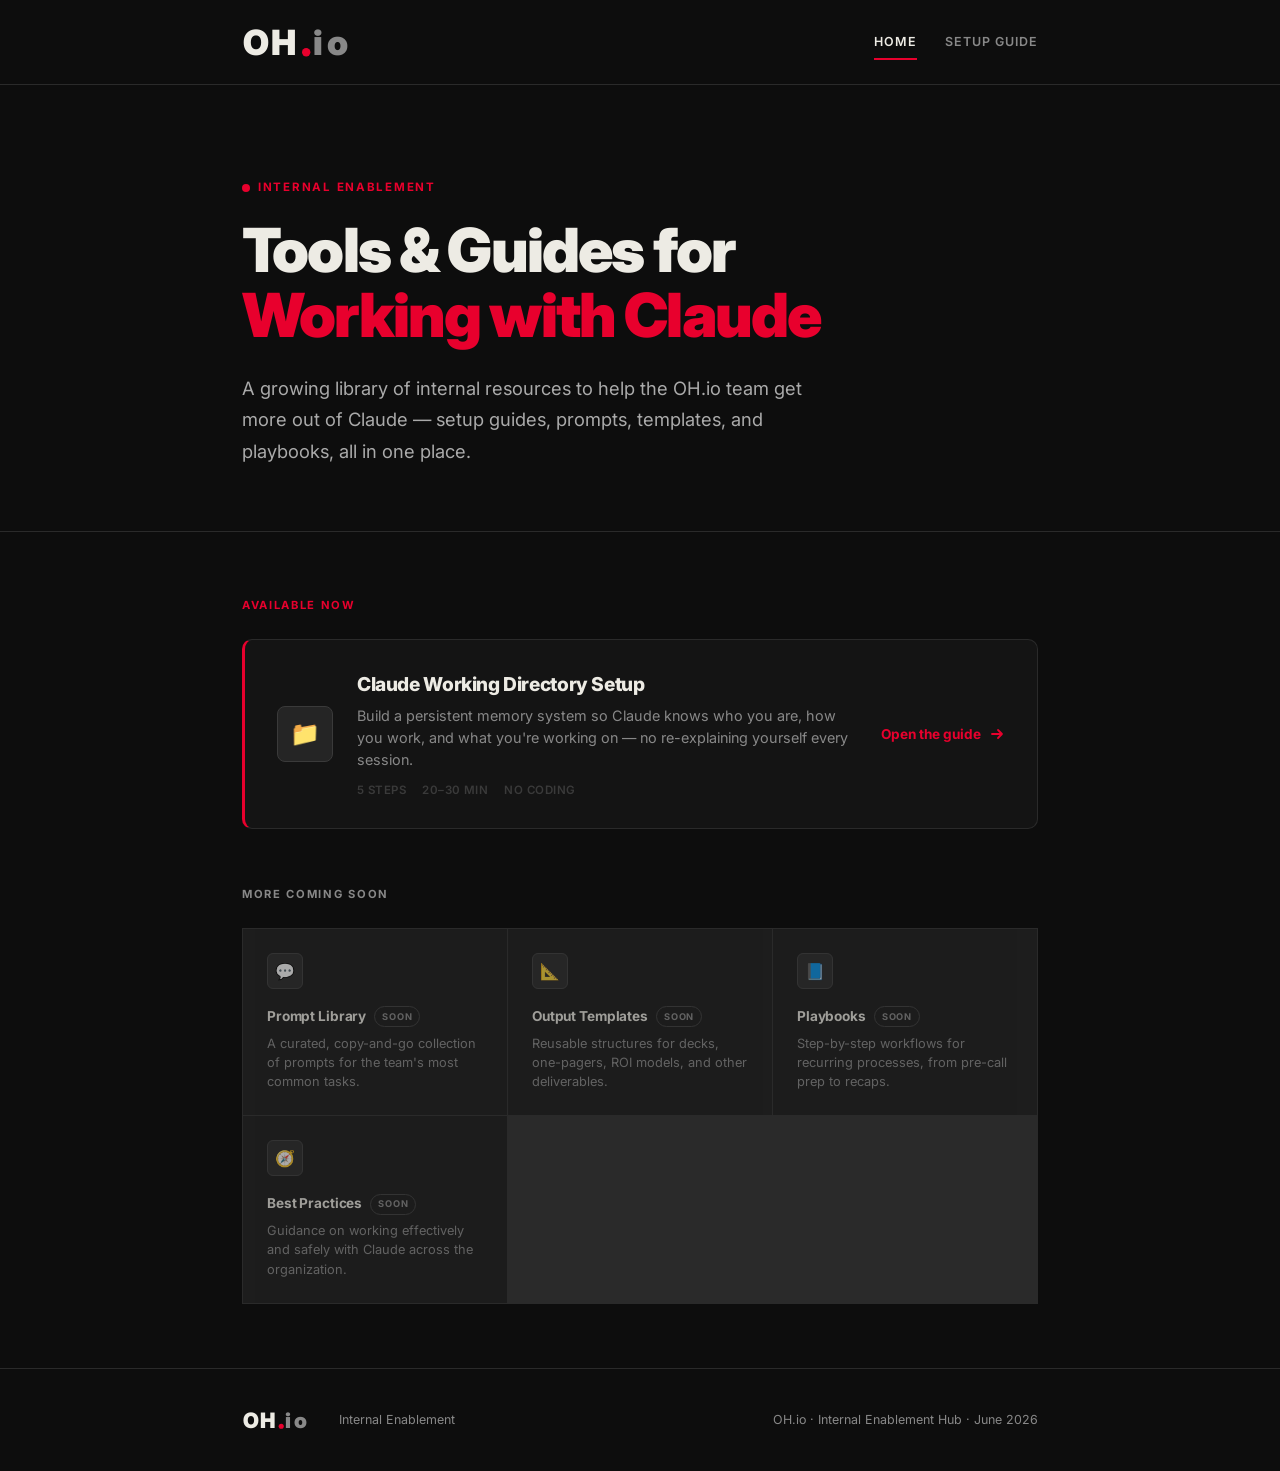
==== commit b0866982: "Make automated setup Step 1; collapse manual setup into it - Step 1 is now the paste-to-Terminal set" ====
--- a/index.html
+++ b/index.html
@@ -6,104 +6,12 @@
   <title>Internal Enablement | OH.io</title>
   <link rel="preconnect" href="https://fonts.googleapis.com" />
   <link href="https://fonts.googleapis.com/css2?family=Inter:wght@300;400;500;600;700;900&family=JetBrains+Mono:wght@400;500&display=swap" rel="stylesheet" />
+  <link rel="stylesheet" href="styles.css" />
   <style>
-    /* ── Tokens ─────────────────────────────────────────────────── */
-    :root {
-      --black:      #0D0D0D;
-      --black-2:    #141414;
-      --black-3:    #1C1C1C;
-      --black-4:    #252525;
-      --off-white:  #EDEBE4;
-      --cream:      #D8D4CC;
-      --red:        #E8002D;
-      --red-dim:    #B8001F;
-      --gray:       #888888;
-      --gray-light: #AAAAAA;
-      --gray-dim:   #3A3A3A;
-      --border:     #2A2A2A;
-    }
-
-    /* ── Reset ──────────────────────────────────────────────────── */
-    *, *::before, *::after { box-sizing: border-box; margin: 0; padding: 0; }
-    html { scroll-behavior: smooth; }
-    body {
-      font-family: 'Inter', system-ui, sans-serif;
-      background: var(--black);
-      color: var(--off-white);
-      line-height: 1.7;
-      font-size: 16px;
-    }
-    a { color: inherit; text-decoration: none; }
-
-    /* ── Layout ─────────────────────────────────────────────────── */
-    .container { max-width: 860px; margin: 0 auto; padding: 0 2rem; }
-
-    /* ── Header ─────────────────────────────────────────────────── */
-    header {
-      background: var(--black);
-      border-bottom: 1px solid var(--border);
-      padding: 1.5rem 0;
-      position: sticky;
-      top: 0;
-      z-index: 100;
-      backdrop-filter: blur(8px);
-    }
-    header .container {
-      display: flex;
-      align-items: center;
-      justify-content: space-between;
-    }
-    .logo-link { display: inline-flex; align-items: center; text-decoration: none; }
-    .logo-svg { height: 36px; width: auto; display: block; }
-    .site-nav {
-      display: flex;
-      align-items: center;
-      gap: 1.75rem;
-    }
-    .site-nav a {
-      position: relative;
-      font-size: 0.78rem;
-      font-weight: 600;
-      letter-spacing: 0.08em;
-      text-transform: uppercase;
-      color: var(--gray);
-      text-decoration: none;
-      padding: 0.25rem 0;
-      transition: color 0.15s;
-    }
-    .site-nav a:hover { color: var(--off-white); }
-    .site-nav a.active { color: var(--off-white); }
-    .site-nav a.active::after {
-      content: '';
-      position: absolute;
-      left: 0; right: 0; bottom: -3px;
-      height: 2px;
-      background: var(--red);
-    }
-
     /* ── Hero ───────────────────────────────────────────────────── */
     .hero {
       padding: 5.5rem 0 4rem;
       border-bottom: 1px solid var(--border);
-    }
-    .hero-eyebrow {
-      display: inline-flex;
-      align-items: center;
-      gap: 0.5rem;
-      font-size: 0.72rem;
-      font-weight: 700;
-      letter-spacing: 0.15em;
-      text-transform: uppercase;
-      color: var(--red);
-      margin-bottom: 1.25rem;
-    }
-    .hero-eyebrow::before {
-      content: '';
-      display: block;
-      width: 8px;
-      height: 8px;
-      border-radius: 50%;
-      background: var(--red);
     }
     .hero h1 {
       font-size: clamp(2.4rem, 5.5vw, 3.8rem);
@@ -119,16 +27,6 @@
       color: var(--gray-light);
       font-weight: 400;
       max-width: 600px;
-    }
-
-    /* ── Section heading ────────────────────────────────────────── */
-    .section-label {
-      font-size: 0.7rem;
-      font-weight: 700;
-      letter-spacing: 0.15em;
-      text-transform: uppercase;
-      color: var(--red);
-      margin-bottom: 1.5rem;
     }
 
     /* ── Resources ──────────────────────────────────────────────── */
@@ -209,36 +107,8 @@
       color: var(--gray);
       margin: 3.5rem 0 1.5rem;
     }
-    .cards {
-      display: grid;
-      grid-template-columns: repeat(auto-fit, minmax(220px, 1fr));
-      gap: 1px;
-      background: var(--border);
-      border: 1px solid var(--border);
-    }
-    .card {
-      background: var(--black-2);
-      padding: 1.5rem;
-    }
     .card.soon { opacity: 0.6; }
-    .card-icon {
-      width: 36px;
-      height: 36px;
-      background: var(--black-4);
-      border: 1px solid var(--gray-dim);
-      border-radius: 6px;
-      display: flex;
-      align-items: center;
-      justify-content: center;
-      margin-bottom: 1rem;
-      font-size: 1rem;
-    }
     .card h3 {
-      font-size: 0.85rem;
-      font-weight: 700;
-      color: var(--off-white);
-      margin-bottom: 0.35rem;
-      letter-spacing: -0.01em;
       display: flex;
       align-items: center;
       gap: 0.5rem;
@@ -253,30 +123,8 @@
       border-radius: 100px;
       padding: 0.1rem 0.45rem;
     }
-    .card p {
-      font-size: 0.8rem;
-      color: var(--gray);
-      line-height: 1.5;
-    }
-
-    /* ── Footer ─────────────────────────────────────────────────── */
-    footer {
-      border-top: 1px solid var(--border);
-      padding: 2.5rem 0;
-    }
-    footer .container {
-      display: flex;
-      align-items: center;
-      justify-content: space-between;
-      flex-wrap: wrap;
-      gap: 1rem;
-    }
-    .footer-left { display: flex; align-items: center; gap: 1rem; }
-    footer p { font-size: 0.78rem; color: var(--gray); }
 
     @media (max-width: 720px) {
-      .site-nav { gap: 1.1rem; }
-      .site-nav a { font-size: 0.72rem; letter-spacing: 0.05em; }
       .hero { padding: 4rem 0 3rem; }
       .hero h1 { font-size: 2.2rem; }
       .featured {
@@ -332,7 +180,7 @@
           <h3>Claude Working Directory Setup</h3>
           <p>Build a persistent memory system so Claude knows who you are, how you work, and what you're working on — no re-explaining yourself every session.</p>
           <div class="featured-meta">
-            <span>6 steps</span>
+            <span>5 steps</span>
             <span>20–30 min</span>
             <span>No coding</span>
           </div>
--- a/styles.css
+++ b/styles.css
@@ -0,0 +1,169 @@
+/* ═══════════════════════════════════════════════════════════════
+   OH.io Internal Enablement — shared stylesheet
+   Base tokens, layout, header/nav, cards, and footer shared across
+   every page. Page-specific styling lives in each page's inline
+   <style> block.
+   ═══════════════════════════════════════════════════════════════ */
+
+/* ── Tokens ─────────────────────────────────────────────────── */
+:root {
+  --black:      #0D0D0D;
+  --black-2:    #141414;
+  --black-3:    #1C1C1C;
+  --black-4:    #252525;
+  --off-white:  #EDEBE4;
+  --cream:      #D8D4CC;
+  --red:        #E8002D;
+  --red-dim:    #B8001F;
+  --gray:       #888888;
+  --gray-light: #AAAAAA;
+  --gray-dim:   #3A3A3A;
+  --border:     #2A2A2A;
+}
+
+/* ── Reset ──────────────────────────────────────────────────── */
+*, *::before, *::after { box-sizing: border-box; margin: 0; padding: 0; }
+html { scroll-behavior: smooth; }
+body {
+  font-family: 'Inter', system-ui, sans-serif;
+  background: var(--black);
+  color: var(--off-white);
+  line-height: 1.7;
+  font-size: 16px;
+}
+a { color: inherit; text-decoration: none; }
+
+/* ── Layout ─────────────────────────────────────────────────── */
+.container { max-width: 860px; margin: 0 auto; padding: 0 2rem; }
+
+/* ── Header ─────────────────────────────────────────────────── */
+header {
+  background: var(--black);
+  border-bottom: 1px solid var(--border);
+  padding: 1.5rem 0;
+  position: sticky;
+  top: 0;
+  z-index: 100;
+  backdrop-filter: blur(8px);
+}
+header .container {
+  display: flex;
+  align-items: center;
+  justify-content: space-between;
+}
+.logo-link { display: inline-flex; align-items: center; text-decoration: none; }
+.logo-svg { height: 36px; width: auto; display: block; }
+.site-nav {
+  display: flex;
+  align-items: center;
+  gap: 1.75rem;
+}
+.site-nav a {
+  position: relative;
+  font-size: 0.78rem;
+  font-weight: 600;
+  letter-spacing: 0.08em;
+  text-transform: uppercase;
+  color: var(--gray);
+  text-decoration: none;
+  padding: 0.25rem 0;
+  transition: color 0.15s;
+}
+.site-nav a:hover { color: var(--off-white); }
+.site-nav a.active { color: var(--off-white); }
+.site-nav a.active::after {
+  content: '';
+  position: absolute;
+  left: 0; right: 0; bottom: -3px;
+  height: 2px;
+  background: var(--red);
+}
+
+/* ── Hero eyebrow ───────────────────────────────────────────── */
+.hero-eyebrow {
+  display: inline-flex;
+  align-items: center;
+  gap: 0.5rem;
+  font-size: 0.72rem;
+  font-weight: 700;
+  letter-spacing: 0.15em;
+  text-transform: uppercase;
+  color: var(--red);
+  margin-bottom: 1.25rem;
+}
+.hero-eyebrow::before {
+  content: '';
+  display: block;
+  width: 8px;
+  height: 8px;
+  border-radius: 50%;
+  background: var(--red);
+}
+
+/* ── Section heading ────────────────────────────────────────── */
+.section-label {
+  font-size: 0.7rem;
+  font-weight: 700;
+  letter-spacing: 0.15em;
+  text-transform: uppercase;
+  color: var(--red);
+  margin-bottom: 1.5rem;
+}
+
+/* ── Cards (shared base) ────────────────────────────────────── */
+.cards {
+  display: grid;
+  grid-template-columns: repeat(auto-fit, minmax(220px, 1fr));
+  gap: 1px;
+  background: var(--border);
+  border: 1px solid var(--border);
+}
+.card {
+  background: var(--black-2);
+  padding: 1.5rem;
+}
+.card-icon {
+  width: 36px;
+  height: 36px;
+  background: var(--black-4);
+  border: 1px solid var(--gray-dim);
+  border-radius: 6px;
+  display: flex;
+  align-items: center;
+  justify-content: center;
+  margin-bottom: 1rem;
+  font-size: 1rem;
+}
+.card h3 {
+  font-size: 0.85rem;
+  font-weight: 700;
+  color: var(--off-white);
+  margin-bottom: 0.35rem;
+  letter-spacing: -0.01em;
+}
+.card p {
+  font-size: 0.8rem;
+  color: var(--gray);
+  line-height: 1.5;
+}
+
+/* ── Footer ─────────────────────────────────────────────────── */
+footer {
+  border-top: 1px solid var(--border);
+  padding: 2.5rem 0;
+}
+footer .container {
+  display: flex;
+  align-items: center;
+  justify-content: space-between;
+  flex-wrap: wrap;
+  gap: 1rem;
+}
+.footer-left { display: flex; align-items: center; gap: 1rem; }
+footer p { font-size: 0.78rem; color: var(--gray); }
+
+/* ── Shared responsive ──────────────────────────────────────── */
+@media (max-width: 720px) {
+  .site-nav { gap: 1.1rem; }
+  .site-nav a { font-size: 0.72rem; letter-spacing: 0.05em; }
+}
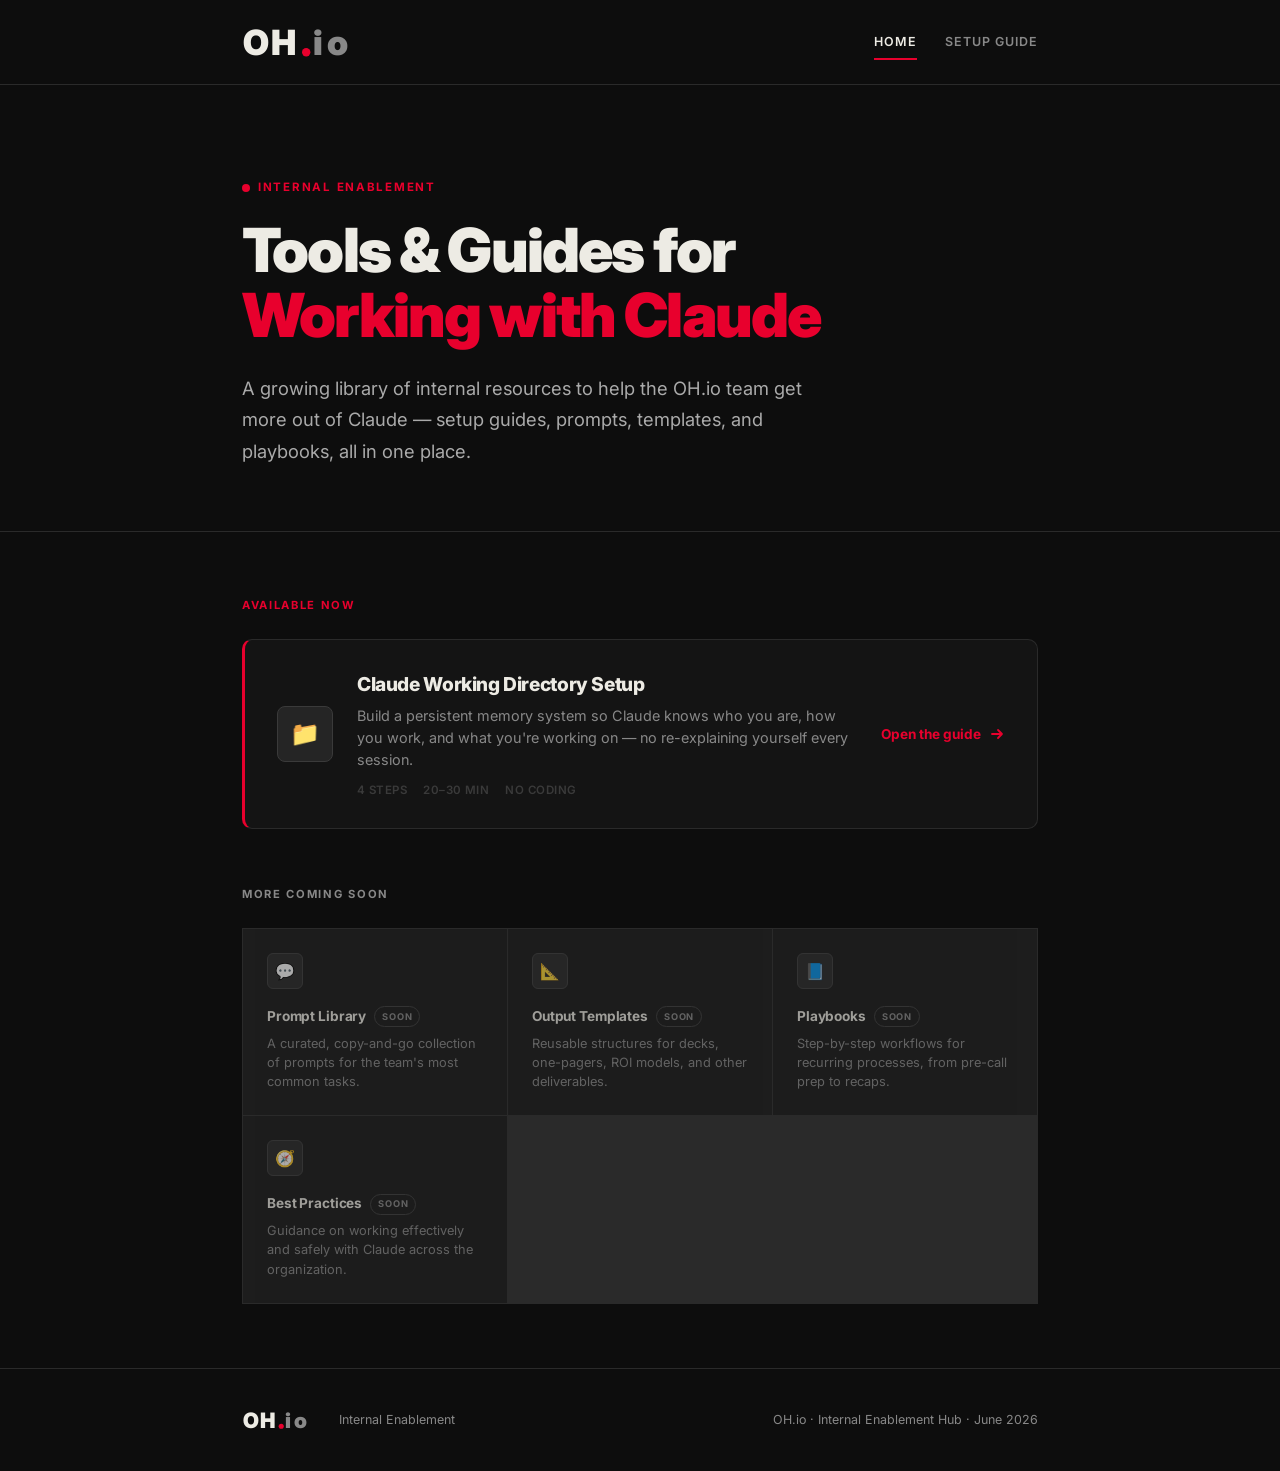
==== commit 47c7bf2c: "Move context-files step into an "Additional configuration & help" section Steps 1-4 are now the requ" ====
--- a/index.html
+++ b/index.html
@@ -180,7 +180,7 @@
           <h3>Claude Working Directory Setup</h3>
           <p>Build a persistent memory system so Claude knows who you are, how you work, and what you're working on — no re-explaining yourself every session.</p>
           <div class="featured-meta">
-            <span>5 steps</span>
+            <span>4 steps</span>
             <span>20–30 min</span>
             <span>No coding</span>
           </div>
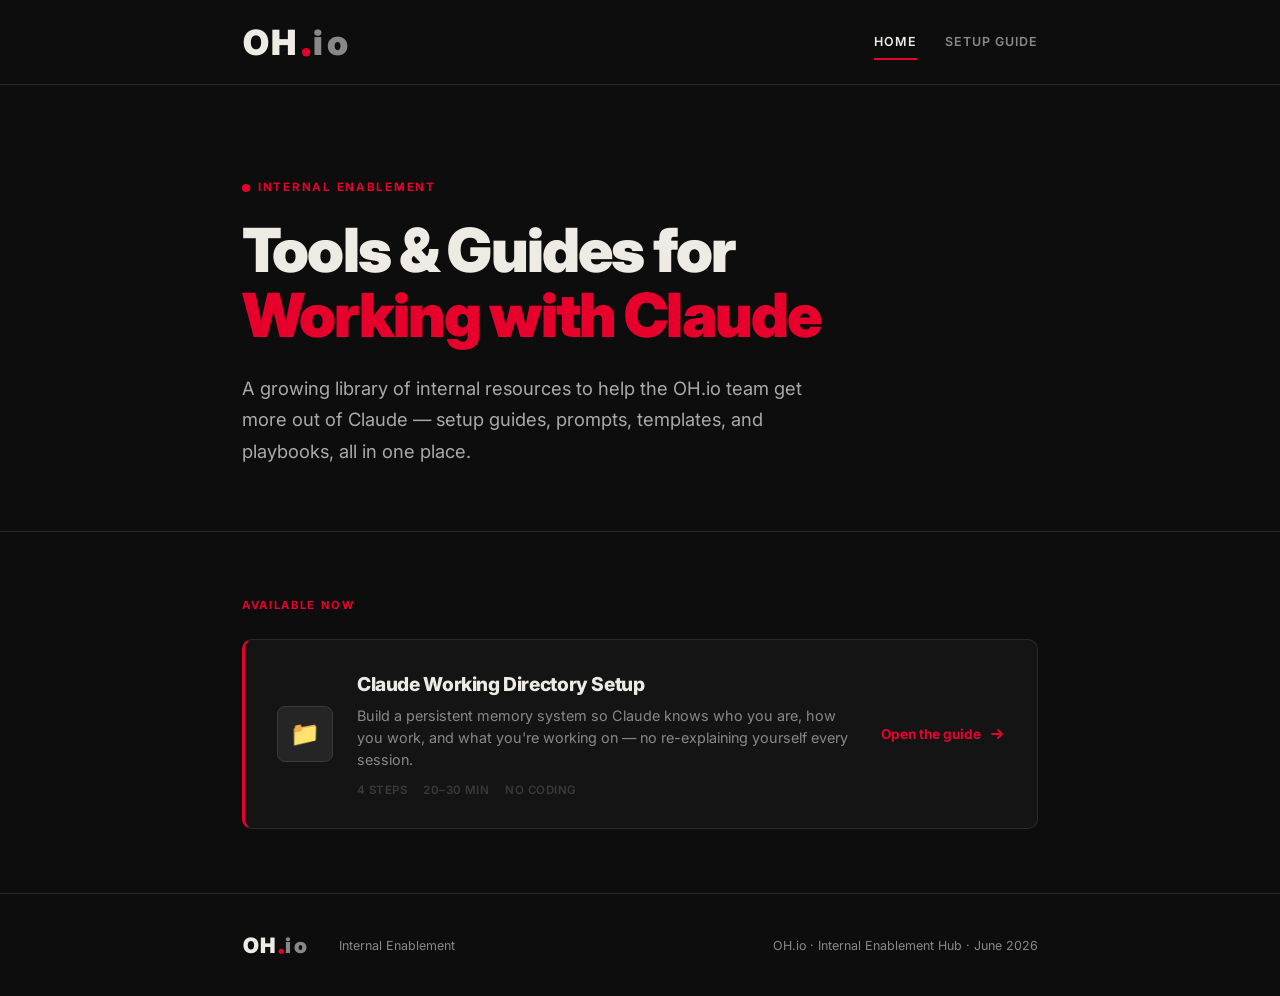
==== commit 337b4adc: "Remove 'More coming soon' section from home page Those were placeholder resources, not real projects" ====
--- a/index.html
+++ b/index.html
@@ -98,32 +98,6 @@
     .featured-cta svg { transition: transform 0.18s; }
     .featured:hover .featured-cta svg { transform: translateX(4px); }
 
-    /* Upcoming resource grid */
-    .upcoming-label {
-      font-size: 0.7rem;
-      font-weight: 700;
-      letter-spacing: 0.15em;
-      text-transform: uppercase;
-      color: var(--gray);
-      margin: 3.5rem 0 1.5rem;
-    }
-    .card.soon { opacity: 0.6; }
-    .card h3 {
-      display: flex;
-      align-items: center;
-      gap: 0.5rem;
-    }
-    .card .badge {
-      font-size: 0.58rem;
-      font-weight: 700;
-      letter-spacing: 0.08em;
-      text-transform: uppercase;
-      color: var(--gray);
-      border: 1px solid var(--gray-dim);
-      border-radius: 100px;
-      padding: 0.1rem 0.45rem;
-    }
-
     @media (max-width: 720px) {
       .hero { padding: 4rem 0 3rem; }
       .hero h1 { font-size: 2.2rem; }
@@ -190,31 +164,6 @@
           <svg width="16" height="16" viewBox="0 0 16 16" fill="none"><path d="M3 8h10M9 4l4 4-4 4" stroke="#E8002D" stroke-width="1.8" stroke-linecap="round" stroke-linejoin="round"/></svg>
         </span>
       </a>
-
-      <!-- Upcoming resources -->
-      <p class="upcoming-label">More coming soon</p>
-      <div class="cards">
-        <div class="card soon">
-          <div class="card-icon">💬</div>
-          <h3>Prompt Library <span class="badge">Soon</span></h3>
-          <p>A curated, copy-and-go collection of prompts for the team's most common tasks.</p>
-        </div>
-        <div class="card soon">
-          <div class="card-icon">📐</div>
-          <h3>Output Templates <span class="badge">Soon</span></h3>
-          <p>Reusable structures for decks, one-pagers, ROI models, and other deliverables.</p>
-        </div>
-        <div class="card soon">
-          <div class="card-icon">📘</div>
-          <h3>Playbooks <span class="badge">Soon</span></h3>
-          <p>Step-by-step workflows for recurring processes, from pre-call prep to recaps.</p>
-        </div>
-        <div class="card soon">
-          <div class="card-icon">🧭</div>
-          <h3>Best Practices <span class="badge">Soon</span></h3>
-          <p>Guidance on working effectively and safely with Claude across the organization.</p>
-        </div>
-      </div>
     </div>
   </section>
 
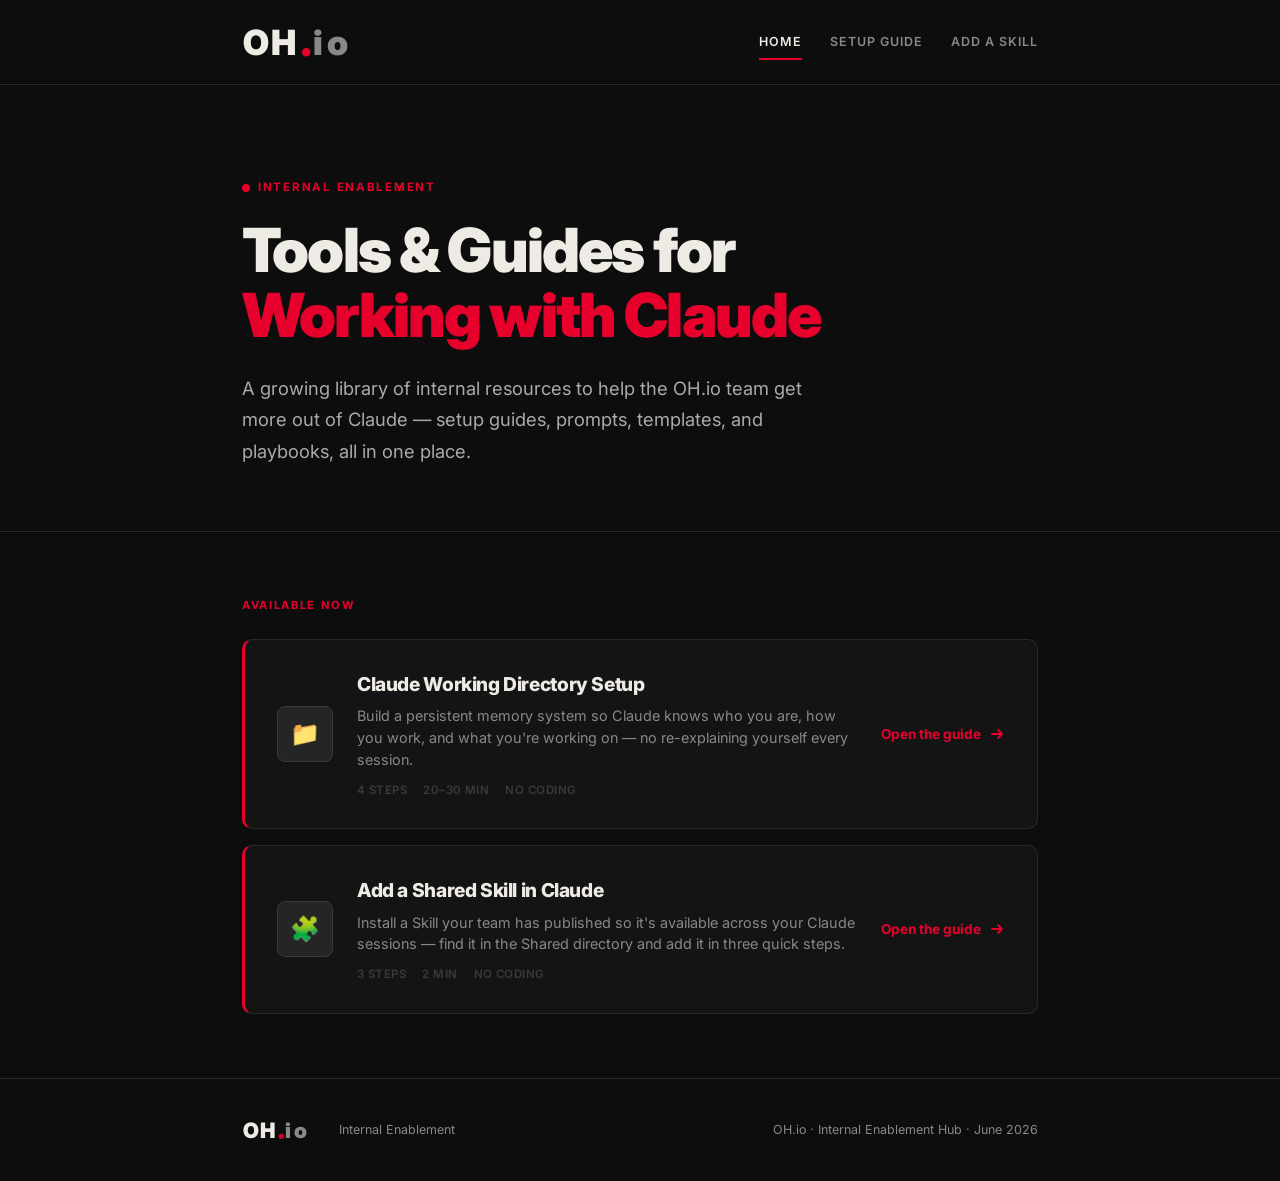
==== commit 11905a1c: "Add "Add a Shared Skill" guide page New 3-step guide (add-shared-skill.html) walking through install" ====
--- a/index.html
+++ b/index.html
@@ -129,6 +129,7 @@
       <nav class="site-nav" aria-label="Primary">
         <a href="index.html" class="active">Home</a>
         <a href="claude-setup-guide.html">Setup Guide</a>
+        <a href="add-shared-skill.html">Add a Skill</a>
       </nav>
     </div>
   </header>
@@ -164,6 +165,24 @@
           <svg width="16" height="16" viewBox="0 0 16 16" fill="none"><path d="M3 8h10M9 4l4 4-4 4" stroke="#E8002D" stroke-width="1.8" stroke-linecap="round" stroke-linejoin="round"/></svg>
         </span>
       </a>
+
+      <!-- Featured resource → links to the add-a-skill guide -->
+      <a class="featured" href="add-shared-skill.html" style="margin-top:1rem;">
+        <div class="featured-icon">🧩</div>
+        <div class="featured-body">
+          <h3>Add a Shared Skill in Claude</h3>
+          <p>Install a Skill your team has published so it's available across your Claude sessions — find it in the Shared directory and add it in three quick steps.</p>
+          <div class="featured-meta">
+            <span>3 steps</span>
+            <span>2 min</span>
+            <span>No coding</span>
+          </div>
+        </div>
+        <span class="featured-cta">
+          Open the guide
+          <svg width="16" height="16" viewBox="0 0 16 16" fill="none"><path d="M3 8h10M9 4l4 4-4 4" stroke="#E8002D" stroke-width="1.8" stroke-linecap="round" stroke-linejoin="round"/></svg>
+        </span>
+      </a>
     </div>
   </section>
 
